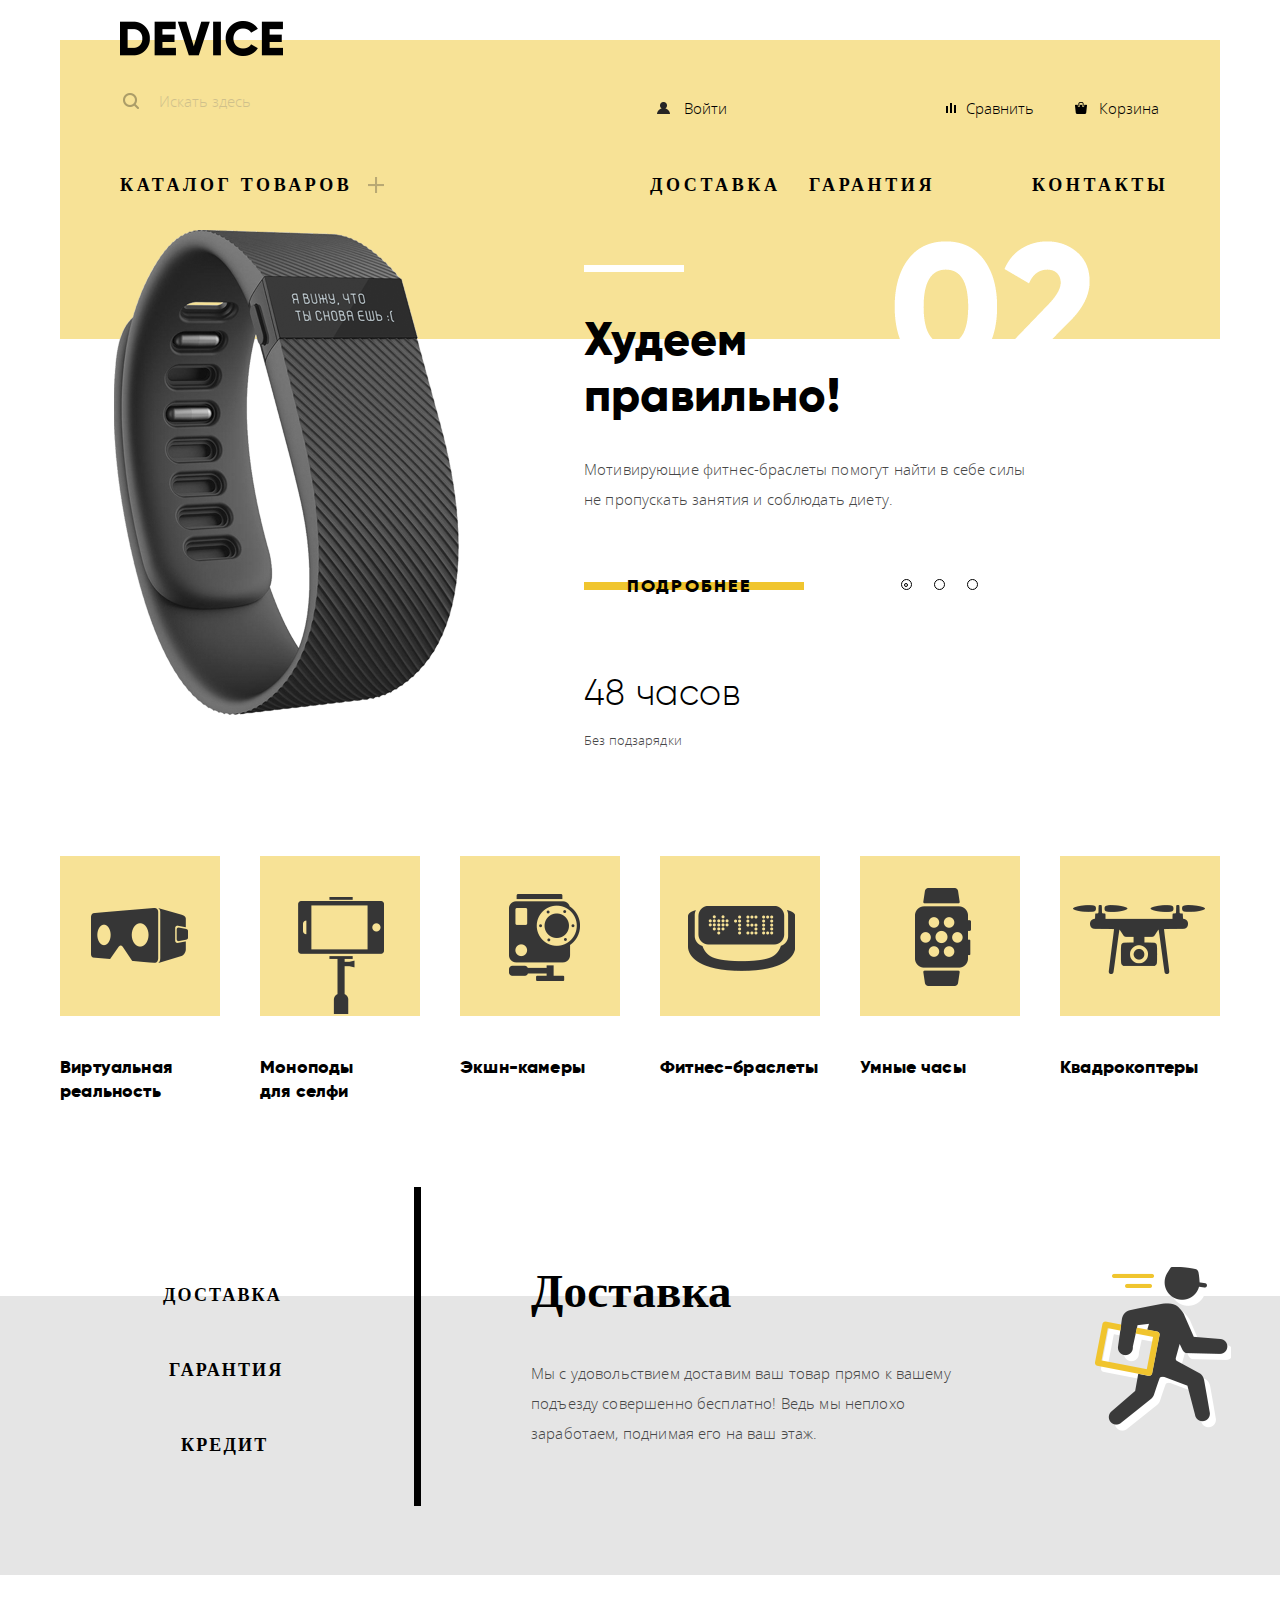
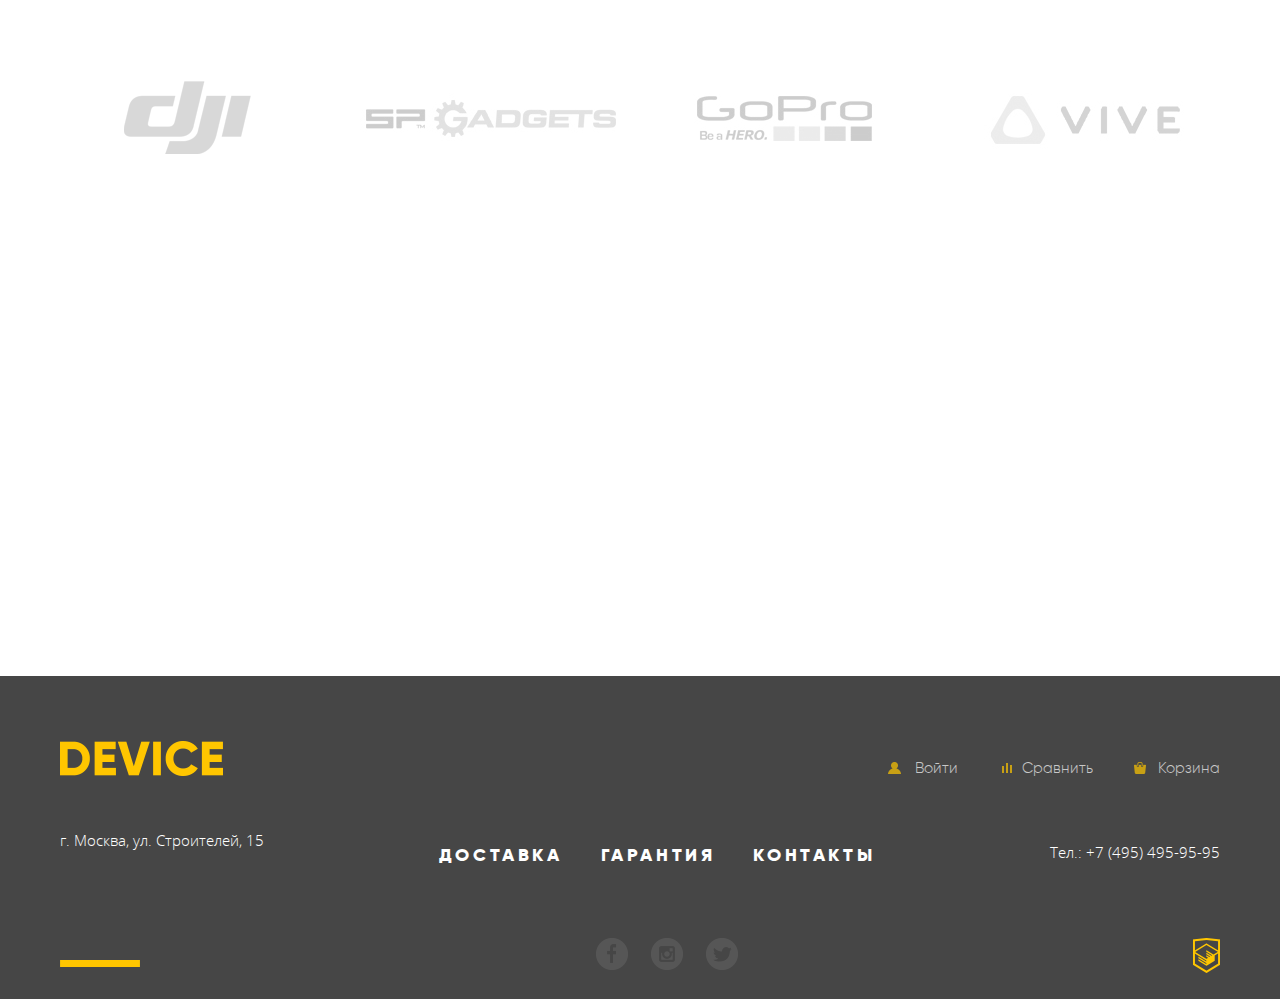
==== index.html @ 5a00c890 "Correction" ====
<!DOCTYPE html>
<html lang="en">
<head>
  <meta charset="UTF-8">
  <meta name="viewport" content="width=device-width, initial-scale=1.0">
  <title>Device</title>
  <link rel="stylesheet" href="./css/style.css">
</head>
<body>

  <!-- Header start -->
<header class="header">
  <div class="wrapper">
    <div class="header__wrapper">
      <div class="logo">
        <img src="./img/logo.png" alt="logo DEVICE" class="logo__pic">
      </div>
      <div class="container-1">
        <div class="search">
          <form action="" method="get" class="search-form">
            <input name="s" placeholder="Искать здесь" type="search" class="search-form__input" tabindex="1">
            <button type="submit" class="search-form__btn">Найти</button>
          </form>
        </div>
        <div class="services">
          <ul class="list-services">
            <li class="services-item">
              <a href="#" class="services-item__link services-item__link_enter">Войти</a>
            </li>
            <li class="services-item">
              <a href="#" class="services-item__link services-item__link_compare">Сравнить</a>
            </li>
            <li class="services-item">
              <a href="#" class="services-item__link services-item__link_cart">Корзина</a>
            </li>
          </ul>
        </div>
      </div>
      <div class="container-2">
        <div class="dropdown">
          <a class="dropbtn">Каталог товаров </a>
          <div class="dropdown-content">  
            <div class="dropdown-container">
              <ul class="list">
                <li class="list-catalog">
                  <a href="#!" class="list-catalog__link">
                    Виртуальная реальность
                  </a>
                </li>
                <li class="list-catalog">
                  <a href="#!" class="list-catalog__link">
                    Моноподы для селфи
                  </a>
                </li>
                <li class="list-catalog">
                  <a href="#!" class="list-catalog__link">
                    Экшн-камеры
                  </a>
                </li>
              </ul>
              <ul class="list">
                <li class="list-catalog">
                  <a href="#!" class="list-catalog__link">
                    Фитнеc-браслеты
                  </a>
                </li>
                <li class="list-catalog">
                  <a href="#!" class="list-catalog__link">
                    Умные часы
                  </a>
                </li>
              </ul>
              <ul class="list">
                <li class="list-catalog">
                  <a href="#!" class="list-catalog__link">
                    Квадрокоптеры
                  </a>
                </li>
              </ul>
            </div>
         </div>
        </div>
        <nav class="nav">
          <ul class="nav-list">
            <li class="list-item list-item_delivery">
              <a href="" class="list-item__link ">Доставка</a>
            </li>
            <li class="list-item list-item_guarantee">
              <a href="" class="list-item__link ">Гарантия</a>
            </li>
            <li class="list-item list-item_contacts">
              <a href="" class="list-item__link ">Контакты</a>
            </li>
          </ul>
        </nav>
      </div> 
    </div>
  </div>
</header>

  <!-- Header end -->

<!-- Main start -->
<main class="main">
  <!-- Slider start -->
  <section class="slide">
    <div class="wrapper">
      <div class="wrapper-slide">
        <div class="ben-slider" style="display: none; ">
          <div class="img">
            <img src="./img/selfi_stick.png" alt="img selfie stick" class="img__selfie">
          </div>
          <div class="content-slide">
            <div class="info-slide">
              <h1 class="info-slide__title info-slide__title_ben">
                Делай селфи, как Бен Стиллер! 
              </h1>
              <p class="info-slide__text">
                Самая длинная палка для селфи доступна в нашем магазине.<br>
Восемь (Восемь, Карл!) метров длиной и весом всего 5 килограмм.
              </p>
              <div class="carousel">
                <a href="#!" class="carousel__link">
                  Подробнее
                </a>
                <div class="circle">
                  <div class="radio-container">
                    <input type="radio" id="radio1" class="radio-container__input" checked>
                    <label for="radio1" class="radio-container__label"></label> 
                  </div>
                  <div class="radio-container">
                    <input type="radio" id="radio2"  class="radio-container__input" >
                    <label for="radio2" class="radio-container__label"></label>
                  </div> 
                  <div class="radio-container">
                    <input type="radio" id="radio3"  class="radio-container__input" >
                    <label for="radio3" class="radio-container__label"></label>
                  </div> 
                </div>
              </div>
              <div class="characteristics">
                <div class="long">
                  <p class="long__metr">8,5 м</p>
                  <p class="long__text">Длина палки</p>
                </div>
                <div class="weight">
                  <p class="weigh__kg">5 кг</p>
                  <p class="weight__text">Вес палки</p>
                </div>
                <div class="material">
                  <p class="material__name">Карбон</p>
                  <p class="material__text">Материал</p>
                </div>
              </div>
            </div>
          </div>
        </div>
        <div class="lose-weight " >
          <div class="img">
            <img src="./img/fit-slider.png" alt="img fit bracelet" class="img__selfie">
          </div>
          <div class="content-slide content-slide_fit">
            <div class="info-slide">
              <h1 class="info-slide__title info-slide__title_fit">
                Худеем правильно! 
              </h1>
              <p class="info-slide__text info-slide__text_fit">
                Мотивирующие фитнес-браслеты помогут найти в себе силы 
не пропускать занятия и соблюдать диету.
              </p>
              <div class="carousel">
                <a href="#!" class="carousel__link">
                  Подробнее
                </a>
                <form class="circle">
                  <div class="radio-container">
                    <input type="radio" id="radio1" class="radio-container__input" checked>
                    <label for="radio1" class="radio-container__label"></label> 
                  </div>
                  <div class="radio-container">
                    <input type="radio" id="radio2"  class="radio-container__input" >
                    <label for="radio2" class="radio-container__label"></label>
                  </div>
                  <div class="radio-container">
                    <input type="radio" id="radio3"  class="radio-container__input" >
                    <label for="radio3" class="radio-container__label"></label>
                  </div>
                </form>
              </div>
              <div class="characteristics">
                <div class="time">
                  <p class="time__hour">48 часов</p>
                  <p class="time__text">Без подзарядки</p>
                </div>
                </div>
              </div>
            </div>
          </div>
          <div class="quadcopter" style="display: none;" >
            <div class="img">
              <img src="./img/quad.png" alt="img quadcopter " class="img__selfie img__selfie_quad">
            </div>
            <div class="content-slide content-slide_quadcopter">
              <div class="info-slide">
                <h1 class="info-slide__title info-slide__title_quad">
                  Порхает как бабочка, жалит как пчела! 
                </h1>
                <p class="info-slide__text info-slide__text_quad">
                  Этот обычный, на первый взгляд, квадрокоптер оснащен 
мощным лазером, замаскированным под стандартную камеру.
                </p>
                <div class="carousel">
                  <a href="#!" class="carousel__link">
                    Подробнее
                  </a>
                  <div class="circle">
                    <div class="radio-container">
                      <input type="radio" id="radio1" class="radio-container__input" checked>
                      <label for="radio1" class="radio-container__label"></label> 
                    </div>
                    <div class="radio-container">
                      <input type="radio" id="radio2"  class="radio-container__input" >
                      <label for="radio2" class="radio-container__label"></label>
                    </div> 
                    <div class="radio-container">
                      <input type="radio" id="radio3"  class="radio-container__input" >
                      <label for="radio3" class="radio-container__label"></label>
                    </div> 
                  </div>
                </div>
                <div class="characteristics">
                  <div class="long">
                    <p class="long__metr">800 м</p>
                    <p class="long__text">Дальность полета</p>
                  </div>
                  <div class="long">
                    <p class="long__metr">50 м</p>
                    <p class="long__text">Радиус поражения</p>
                  </div>
                  </div>
                </div>
              </div>
            </div>
        </div>
      </div>
    </div>
  </section>
<!-- Slider end -->

<!-- Popular technique start -->
  <section class="popular">
    <div class="wrapper">
      <div class="container">
        <div class="block-technique">
          <div class="img-block">
            <img src="./img/virtual.png" alt="A virtual reality img" class="img-block__virtual">
          </div>
          <p class="block-technique__text block-technique__text_virtual">
            Виртуальная реальность
          </p>
        </div>
        <div class="block-technique">
          <div class="img-block">
            <img src="./img/monopods.png" alt="Monopods for selfie img" class="block-technique__monopods">
          </div>          
          <p class="block-technique__text block-technique__text_monopods">
            Моноподы для селфи
          </p>
        </div>
        <div class="block-technique">
          <div class="img-block">
            <img src="./img/camera.png" alt="Action Cameras img" class="block-technique__action">
          </div>
          <p class="block-technique__text">
            Экшн-камеры
          </p>
        </div>
        <div class="block-technique">
          <div class="img-block">
            <img src="./img/fit-bracelet.png" alt="Fitness bracelets img" class="block-technique__bracelet">
          </div>
          <p class="block-technique__text">
            Фитнес-браслеты
          </p>
        </div>
        <div class="block-technique">
          <div class="img-block">
            <img src="./img/smart-watch.png" alt="Smart watch img" class="block-technique__smart">
          </div>
          <p class="block-technique__text">
            Умные часы
          </p>
        </div>
        <div class="block-technique">
          <div class="img-block">
            <img src="./img/quadr.png" alt="Quadrocopters img" class="block-technique__quadr">
          </div>
          <p class="block-technique__text">
            Квадрокоптеры
          </p>
        </div>
      </div>
    </div>
  </section>
<!--  Popular technique end -->

<!-- Services start -->
  <section class="services-section">
    <div class="container-services">
      <div class="del-service">
        <input type="radio" class="del-service__input" name="serv-radio" id="dev" checked >
        <label for="dev" class="del-service__label">
          Доставка
        </label>
        <div class="services-del"  id="first">
          <div class="info-del">
            <h2 class="info-del__title">
              Доставка
            </h2>
            <p class="info-del__text">
              Мы с удовольствием доставим ваш товар прямо к вашему подъезду совершенно бесплатно! Ведь мы неплохо заработаем, поднимая его на ваш этаж.
            </p>
          </div>
          <div class="servic-img-del">
            <img src="./img/delivery.png" alt="delivery logo" class="servic-img-del__img">
          </div>
        </div>
      </div>

      <div class="garantee-service">
        <input type="radio" class="garantee-service__input" name="serv-radio" id="garant"  >
        <label for="garant" class="garantee-service__label">
          Гарантия
        </label>
        <div class="services-garant" id="second" >
          <div class="info-garant">
            <h2 class="info-garant__title ">
              Гарантия
            </h2>
            <p class="info-garant__text ">
              Если из-за возгорания купленного у нас товара у вас сгорит дом — не переживайте, мы выдадим вам новый.<br>
              Товар, не дом, конечно же.
            </p>
          </div>
          <div class="servic-img-garant">
            <img src="./img/warranty.png" alt="delivery logo" class="servic-img-garant__img">
          </div>
        </div>
      </div>

      <div class="credit-service">
        <input type="radio" class="credit-service__input" name="serv-radio" id="credit" >
        <label for="credit" class="credit-service__label">
          Кредит
        </label>
        <div class="services-credit" id="third" >
          <div class="info-credit">
            <h2 class="info-credit__title ">
              Кредит
            </h2>
            <p class="info-credit__text ">
              Залезть в долговую яму стало проще! Кредитные консультанты подберут для вас наиболее выгодные 
        условия кредита. Выгодные для нашего банка, разумеется.
            </p>
          </div>
          <div class="servic-img-credit">
            <img src="./img/credit.png" alt="delivery logo" class="servic-img-credit__img">
          </div>
        </div>
      </div>
      

    </div>
    
  </section>
<!-- services end -->

<!-- Partners start -->
  <section class="partners">
    <div class="wrapper">
      <div class="partners-img">
        <a href="#!" class="img-partners-link">
          <img src="./img/dju.png" alt="dji logo" class="img-partners-link__item">
        </a>
        <a href="#!" class="img-partners-link">
          <img src="./img/sp.png" alt="sp adgets logo" class="img-partners-link__item">
        </a>
        <a href="#!" class="img-partners-link">
          <img src="./img/gopro.png" alt="goPro logo" class="img-partners-link__item">
        </a>
        <a href="#!" class="img-partners-link">
          <img src="./img/vive.png" alt="Vive logo" class="img-partners-link__item">
        </a>
      </div>
    </div>
  </section>
<!-- Partners end -->
</main>
  <!-- Main end -->

  <!-- Footer start -->
<footer class="footer">
   <div class="wrapper">
     <article class="container-footer-services">
      <div class="logo-footer">
        <img src="./img/logo (1).png" alt="" class="logo-footer__pic">
      </div>
      <div class="services-footer">
        <ul class="list-footer">
          <li class="service-item-footer">
            <a href="#!" class="service-item-footer__link service-item-footer__link_enter">
              Войти
            </a>
          </li>
          <li class="service-item-footer">
            <a href="#!" class="service-item-footer__link service-item-footer__link_compare">
              Сравнить
            </a>
          </li>
          <li class="service-item-footer">
            <a href="#!" class="service-item-footer__link service-item-footer__link_cart">
              Корзина
            </a>
          </li>
        </ul>
      </div>
     </article>
     <article class="container-footer-nav">
        <div class="adress">
          <p class="adress__text">
            г. Москва, ул. Строителей, 15
          </p>
        </div>
        <div class="nav-footer">
          <ul class="nav-footer-list">
            <li class="footer-item footer-item_delivery">
              <a href="#!" class="footer-item__link">
                Доставка
              </a>
            </li>
            <li class="footer-item footer-item_garantee">
              <a href="#!" class="footer-item__link">
                Гарантия
              </a>
            </li>
            <li class="footer-item footer-item_contacts">
              <a href="#!" class="footer-item__link">
                Контакты
              </a>
            </li>
          </ul>
        </div>
        <div class="tel">
          <a href="tel:+7 (495) 495-95-95" class="tel__link">
            Тел.: +7 (495) 495-95-95
          </a>
        </div>
     </article>
     <article class="container-footer-social">
       <div class="footer-line">
         <img src="./img/footer-line.png" alt="footer line img" class="footer-line__pic">
       </div>
       <div class="social">
         <ul class="social-list">
          <li class="social-item ">
            <a href="#!" class="social-item__link social-item__link_f "></a>
          </li>
          <li class="social-item">
            <a href="#!" class="social-item__link social-item__link_inst"></a>
          </li>
          <li class="social-item">
            <a href="#!" class="social-item__link social-item__link_tw"></a>
          </li>
         </ul>
       </div>
       <div class="img-htmlacad">
         <a href="#!" class="img-footer-link">
          <img src="./img/logo-html.png" alt="logo htmlacademy" class="img-footer-link__pic">
         </a>
         
       </div>
     </article>

   </div>
</footer>
  <!-- Footer end -->
</body>
</html>
---- css/style.css ----
@font-face {
  font-family: 'Gilroy';
  font-style: normal;
  font-weight:bold;
  src: local(''),
       url('../fonts/gilroyextrabold.woff2') format('woff2'), 
       url('../fonts/gilroyextrabold.woff') format('woff'); 
}

@font-face {
  font-family: 'Gilroy';
  font-style: normal;
  font-weight: 300;
  src: local(''),
       url('../fonts/gilroylight.woff2') format('woff2'), 
       url('../fonts/gilroylight.woff') format('woff'); 
}

@font-face {
  font-family: 'Open Sans';
  font-style: normal;
  font-weight: normal;
  src: local(''),
       url('../fonts/opensans.woff2') format('woff2'), 
       url('../fonts/opensans.woff') format('woff'); 
}

@font-face {
  font-family: 'Open Sans';
  font-style: normal;
  font-weight: 300;
  src: local(''),
       url('../fonts/opensanslight.woff2') format('woff2'), 
       url('../fonts/opensanslight.woff') format('woff'); 
}

* {
  margin: 0;
  padding: 0;
  font-family:'Gilroy' , 'Open Sans', sans-serif;
  font-size: 15px;
  line-height: 24px;
  font-weight: 300;
  color: #000;
  box-sizing: border-box;
}

.wrapper {
  max-width: 1160px;
  margin: 0 auto;
}

a, li{
  text-decoration: none;
  list-style-type: none;
}

/* Header start */

.header__wrapper{
  position: relative;
  /* background-color: rgba(240,197,46, 0.5); */
  background-color: #f7e296;
  margin-top: 40px;
  height: 299px;
  display: flex;
  flex-direction: column;
  z-index: 1;
}

.logo{
  position: absolute;
  top: -19px;
  left: 60px;
}

.container-1{
  padding: 53px 61px 0 63px;
  height: 15px;
  display: flex;
  flex-direction: row;
  justify-content: space-between;
  position: relative;
}

.search-form{
  position: relative;
  display: flex;
  flex-direction: row;
  justify-content: flex-start;
}

.search-form__input{
  border: none;
  background-color: transparent;
  font-family: "Open Sans";
  font-size: 15px;
  font-weight: 300;
  height: 16px;
  width: 144px;
  background: url(../img/search.png) no-repeat left;
  padding-left: 36px;
  opacity: 0.3;
}

.search-form__input:hover{
  opacity: 0.6;
  border: none;
  outline: none;
}

.search-form__input:focus{
  outline: none;
  color: #000000;
  border-bottom: 2px solid #000000;
  padding-top: 19px;
  padding-bottom: 30px;
  width: 356px;
}

.search-form__btn{
   display: none; 
 
  text-align: center;
  border: 2px solid #000000;
  background-color: transparent;
  font-family: "Open Sans";
  width: 85px;
  height: 49px;
 }

.search-form__input:focus + .search-form__btn{
   display: block;

}

.services{
  width: 499px;
}

.list-services{
  display: flex;
  flex-direction: row;
  justify-content: flex-end;
}

.services-item__link{
  font-family: "Open Sans";
  font-size: 15px;
  font-weight: 300;
  line-height: 30px;
}

.services-item__link_enter{
  background: url(../img/user.png) no-repeat left ;
  padding-left: 27px;
}

.services-item__link_compare{
  background: url(../img/compare.png) no-repeat left;
  padding-left: 20px;
  margin-left: 219px;
}

.services-item__link_cart{
  background: url(../img/cart.png) no-repeat left;
  padding-left: 24px;
  margin-left: 41px;
}

.services-item__link:hover{
  opacity: 0.6;
}

.services-item__link:active{
  opacity: 0.3;
}

.container-2{
  margin: 80px 0 0 60px;
  height: 15px;
  display: flex;
  flex-direction: row;
  justify-content: space-between;
  position: relative;
}

.dropdown-container{
  display: none;
  padding-bottom: 24px;
}


.dropdown{
  position: relative;
}

.dropbtn{
  font-family: "Gilroy ";
  font-size: 18px;
  font-weight: bold;
  line-height: 24px;
  letter-spacing: 3.6px;
  width: 214px;
  text-transform: uppercase;
  background: url(../img/plus.png) no-repeat right;
  padding-right: 32px;
}

.dropbtn:hover{
  opacity: 0.6;
}

.dropbtn:active{
  opacity: 0.3;
}

.list-catalog__link{
  font-family: "Open Sans";
  font-size: 15px;
  font-weight: 300;
  line-height: 36px;
}

.list-catalog__link:hover{
  opacity: 0.6;
}

.list-catalog__link:active{
  opacity: 0.3;
}


.dropdown:hover .dropdown-container{
  display: flex;
  flex-direction: row;
  justify-content: space-between;
  padding-top: 10px;
  position: absolute;
  width: 518px;
  left: 0; 
   z-index: 20; 
  background-color: #f7e296;
}
.nav{
  margin-right: 61px;
  width: 499px;
}
.nav-list{
  display: flex;
  flex-direction: row;
  justify-content: flex-end;
}

.list-item__link{
  font-family: "Gilroy ";
  font-size: 18px;
  font-weight: bold;
  line-height: 24px;
  text-transform: uppercase;
  letter-spacing: 3.6px;
}

.list-item_delivery{
  width: 121px;

}

.list-item_guarantee{
  width: 109px;
  margin-left: 38px;
}

.list-item_contacts{
  width: 117px;
  margin-left: 114px;
  margin-right: 10px;
}

.list-item__link:hover{
  opacity: 0.6;
 }
 
 .list-item__link:active{
   opacity: 0.3;
  }


/* Header end */
/* Slide main start */
/* .wrapper-slide{
 margin-right: 90px ;
 margin-left: 60px;
 background-color: transparent;
} */

.wrapper-slide{
  z-index: 3;
}

.ben-slider,
.lose-weight{
  display: flex;
  flex-direction: row;
  justify-content: space-between;
  margin-top: -109px;
  background-color: transparent;
  margin-right: 90px ;
  margin-left: 60px;
}
.lose-weight{
  margin-top: -109px;
  background-color: transparent;
  margin-right: 1160px ;
  margin-left: 54px;
}

.quadcopter{
  display: flex;
  flex-direction: row;
  justify-content: left;
  margin-top: -100px;
  background-color: transparent;
  margin-right: 31px ;
  margin-left: 53px;
 
}

.content-slide{
  margin-left: 125px;
}

.img{
   z-index: 3; 
} 

.content-slide{
   z-index: 3; 
}

.info-slide__title{
  margin-top: 75px;
  width: 394px;
  font-family: "Gilroy";
  font-size: 47px;
  font-weight: bold;
  line-height: 56px;
  letter-spacing: 0.17px;
  position: relative;
}

.info-slide__title::before{
  content: '';
  position: absolute;
  background-color: white;
  width: 100px;
  height: 7px;
  top: -46px;
  z-index: 2;
}
.info-slide__title_ben::after{
  content: url(../img/number_one.png);
  position: absolute;
  right: -90px;
  top: -70px;
  z-index: 2;
}

.info-slide__text{
  margin-top: 31px;
  font-family: "Open Sans";
  font-size: 15px;
  font-weight: 300;
  line-height: 30px;
  letter-spacing: 0.15px;
  color: #464646;
}

.carousel{
  margin-top: 60px;
  display: flex;
  flex-direction: row;
  justify-content: space-between;
  position: relative;
}
.carousel__link{
  width: 220px;
  font-family: "Gilroy";
  font-size: 18px;
  font-weight: bold;
  line-height: 24px;
  text-transform: uppercase;
  letter-spacing: 2.15px;
  padding-left: 43px;
 
}

.carousel__link::before{
  content: '';
  position: absolute;
  top: 8px;
  left: 0;
  background-color: #f0c52e;
  width: 220px;
  height: 8px;
  z-index: -1;
}

.carousel__link:hover+.carousel__link::before{
  content: '';
  background-color: #f0c52e;
  top: 0;
  left: 0;
  width: 220px;
  height: 40px;
  z-index: -1;
}

.carousel__link:active+.carousel__link::before{
  content: '';
  background-color: #f0c52e;
  opacity: 0.3;
  top: 0;
  left: 0;
  width: 220px;
  height: 40px;
  z-index: -1;
}

/* .carousel__link:active{
  background-color:#f0c52e; 
  padding: 14px 43px 11px 44px;
  opacity: 0.3;
  
}

.carousel__link:hover{
  background-color:#f0c52e; 
  padding: 14px 43px 11px 44px;
  
} */

.characteristics{
  margin-top: 71px;
  display: flex;
  flex-direction: row;
  justify-content: left;
}

.long{
  margin-right: 81px;
}

.long__metr,
.weigh__kg,
.material__name{
  font-family: Gilroy;
  font-size: 36px;
  font-weight: 300;
  line-height: 48px;
  letter-spacing: 0.36px;
  height: 36px;
}
.long__text{
  margin-top: 20px;
  color: #464646;
  font-family: "Open Sans";
  font-size: 13px;
  font-weight: 300;
  line-height: 20px;
  letter-spacing: 0.13px;
}

.weight{
  margin-right: 80px;
}

.weight__text{
  margin-top: 25px;
  color: #464646;
  font-family: "Open Sans";
  font-size: 13px;
  font-weight: 300;
  line-height: 20px;
  letter-spacing: 0.13px;
}

.material__text{
  margin-top: 18px;
  color: #464646;
  font-family: "Open Sans";
  font-size: 13px;
  font-weight: 300;
  line-height: 20px;
  letter-spacing: 0.13px;
}
.content-slide_fit{
  margin-left: 125px;
}

.info-slide__title_fit{
  width: 259px;
  margin-top: 81px;
}
.info-slide__title_fit::after{
  content: url(../img/number_two.png);
  position: absolute;
  right: -249px;
  top: -70px;
}

.info-slide__text_fit{
  width: 445px;
}
.time__hour{
  font-family: Gilroy;
   font-size: 36px;
  font-weight: 300;
  line-height: 48px;
  letter-spacing: 0.36px;
  height: 36px;
}

.time__text{
  margin-top: 25px;
  color: #464646;
  font-family: "Open Sans";
  font-size: 13px;
  font-weight: 300;
  line-height: 20px;
  letter-spacing: 0.13px;
}

 .content-slide_quadcopter{
  margin-left: 0;
} 

.img__selfie_quad{
  margin-top: 56px;
  width: 526px;
}

.info-slide__title_quad{
  width: 502px;
  margin-top: 71px;
 
}

.info-slide__title_quad::after{
    content: url(../img/number_three.png);
    position: absolute;
    right: 0;
    top: -70px;
  z-index: -1;
}

.info-slide__text_quad{
  margin-top: 39px;
  width: 455px;
}

.circle{
  margin-top: 5px;
  height: 12px;
  display: flex;
  flex-direction: row;
  justify-content: space-between;
  margin-right: 30px;
}

.radio-container{
  position: relative;
  width: 12px;
  margin-right: 21px;
}

.radio-container__input{
  visibility: hidden;
}
.radio-container__label{
  margin-right: 21px;
}

.radio-container__label::before{
  box-sizing: border-box;
  content: '';
  position: absolute;
  top: 0;
  right: 0;
  width: 11px;
  height: 11px;
  border: 1px solid black;
  border-radius: 100%;
}

.radio-container__input:checked+.radio-container__label::after{
  box-sizing: border-box;
  content: '';
  position: absolute;
  top: 3.7px;
  left: 4.3px;
  width: 4px;
  height: 4px;
  border-radius: 100%;
  border: 1px solid black;
}

/* Slide main end */

/* Popular technique start */

.container{
  display: flex;
  flex-direction: row;
  justify-content: space-between;
  margin-top: 106px;
}

.block-technique__text{
  font-family: "Gilroy";
  font-size: 18px;
  font-weight: bold;
  line-height: 24px;
  letter-spacing: 0.18px;
  margin-top: 39px;
}

.img-block{
  width: 160px;
  height: 160px;
  background-color: #f7e296;
  box-sizing: border-box;
}

.img-block__virtual{
  padding: 52px 32px 53px 31px;
}

.block-technique__monopods{
  padding: 41px 36px 2px 38px;
}

.block-technique__action{
  padding: 38px 40px 35px 49px;
}

.block-technique__bracelet{
  padding: 50px 25px 45px 28px;
}

.block-technique__smart{
  padding: 32px 49px 30px 55px;
}

.block-technique__quadr{
  padding: 49px 15px 42px 13px;
}
.block-technique__text_virtual{
  width: 144px;
}

.block-technique__text_monopods{
  width: 93px;
}

/* Popular technique end */

/* Services start */
.container-services{
  margin-top: 84px;
  height: 388px;
  display: flex;
  flex-direction: column;
  position: relative;
  background: linear-gradient(to bottom, white 28%, #e5e5e5 28% 72%);
  padding-left: 140px;
}

.del-service__input{
  visibility: hidden;
}
.del-service{
  padding-top: 96px;
}

.del-service__label,
.garantee-service__label,
.credit-service__label{
  font-size: 18px;
  font-weight: bold;
  font-family: "Gilroy ";
  line-height: 24px;
  text-transform: uppercase;
  letter-spacing: 2.15px;
}

.del-service__label::after{
  content: url(../img/service-line.png);
  position: absolute;
  top: 0;
  left: 414px;
  width: 7px;
  height: 319px;
}

.del-service__label{
  padding-left: 6px;
}
.garantee-service__label{
  padding-left: 12px;
}
.credit-service__label{
  padding-left: 24px;
}

.services-del,
.services-garant,
.services-credit{ 
  display: none;
  position: absolute;
  top: 80px;
  left:531px ;
}
.info-del__title,
.info-garant__title,
.info-credit__title {
  font-family: "Gilroy ";
  font-size: 47px;
  font-weight: bold;
  line-height: 48px;
  letter-spacing: 0.21px;
}

.info-del__text,
.info-garant__text,
.info-credit__text {
  width: 426px;
  margin-top: 43px;
  color: #464646;
  font-family: "Open Sans";
  font-size: 15px;
  font-weight: 300;
  line-height: 30px;
  letter-spacing: 0.15px;
}


.info-garant__text{
  width: 436px;
}

.servic-img-del,
.servic-img-garant,
.servic-img-credit{
  margin-left: 132px;
}

#dev:checked ~ #first{
  display: flex;
  position: absolute;
  top: 80px;
  left:531px ;
  flex-direction: row;
  justify-content: space-between;
  width: 700px;
}
#dev:checked+.del-service__label::before{
  content: '';
  background-color: #000000;
  width: 278px;
  height: 40px;
  top: 0;
  left: 0;
  color: #f7e184;
}
/* ААААА єта фигня не работает  ни +б ни с ~ */
/* Garanteee */
.garantee-service{
  margin-top: 50px;
}
.garantee-service__input{
  visibility: hidden;
}

#garant:checked ~ #second{
  display: flex;
  position: absolute;
  top: 80px;
  left:531px ;
  flex-direction: row;
  justify-content: space-between;
  width: 700px;
}
/* .services-garant{
  display: flex;
  flex-direction: row;
  justify-content: space-between;
} */
/* Credit */
.credit-service{
  margin-top: 50px;
}

.credit-service__input{
  visibility: hidden;
}
#credit:checked ~ #third{
  display: flex;
  position: absolute;
  top: 80px;
  left:531px ;
  flex-direction: row;
  justify-content: space-between;
  width: 700px;
}
/* Services end */


/* Partners start */
.partners-img{
  display: flex;
  flex-direction: row;
  justify-content: space-between;
  margin-top: 94px;
}

/* Partners end */

/* Footer start */
.footer{
  margin-top: 500px;
  background-color: #464646;
  height: 323px;
  width: 100%;
}

.container-footer-services{
  padding-top: 65px ;
  display: flex;
  flex-direction: row;
  justify-content: space-between;
}

.services-footer{
 padding-top: 8px; 

}

.list-footer{
  display: flex;
  flex-direction: row;
  justify-content: right;
}

.service-item-footer{
  line-height: 36px;
  font-family: "Open Sans";
  font-size: 15px;
  font-weight: 300;
}

.service-item-footer__link{
  color: #ffffff;
  opacity: 0.7;
}

.service-item-footer__link_enter{
  background: url(../img/user-footer.png) no-repeat left;
  padding-left: 27px;

}

.service-item-footer__link_compare{
  background: url(../img/compare-footer.png) no-repeat left;
  padding-left:  20px;
  margin-left: 44px;
}

.service-item-footer__link_cart{
  background: url(../img/cart-footer.png) no-repeat left;
  padding-left: 24px;
  margin-left: 41px;
}

.service-item-footer__link:hover{
  opacity: 0.6;
}

.service-item-footer__link:active{
  opacity: 0.3;
}


.container-footer-nav{
  margin-top: 40px;
  display: flex;
  flex-direction: row;
  justify-content: space-between;
}

.adress__text,
.tel__link{
  line-height: 30px;
  color: #ffffff;
  font-family: "Open Sans";
  font-size: 15px;
  font-weight: 300;
}

.nav-footer{
  margin-top: 18px;
}

.nav-footer-list{
  display: flex;
  flex-direction: row;
  width: 423px;
  justify-content: center;
}

.footer-item__link{
  color: #ffffff;
  font-family: "Gilroy";
  font-size: 18px;
  font-weight: bold;
  line-height: 24px;
  text-transform: uppercase;
  letter-spacing: 3.6px;
}

.footer-item{
 margin-right: 38px;
}

.footer-item:last-child{
 margin-right: 0;
}

.footer-item__link:hover{
  opacity: 0.6;
}

.footer-item__link:active{
  opacity: 0.3;
}

.tel{
  margin-top: 12px;
}

.tel__link:hover{
  opacity: 0.6;
}

.tel__link:active{
  opacity: 0.3;
}



.container-footer-social{
  margin-top: 70px;
  display: flex;
  flex-direction: row;
  justify-content: space-between;
}

.footer-line{
  margin-top: 12px;
}

.social-list{
  display: flex;
  flex-direction: row;
}

.social-item{
  text-decoration: none;
  list-style-type: none;
  width: 32px;
  height: 32px;
  
  border-radius: 50%;
  margin-right: 23px;
  position: relative;
}

.social-item:last-child{
  margin-right: 0;
}

.social-item__link{
  opacity: 0.3;
}

.social-item__link_f::after{
 content: '';
 position: absolute;
 background-image: url(../img/fb.png);
 top: 0;
 left: 0;
 width: 32px;
 height: 32px;
}

.social-item__link_inst::after{
  content: '';
  position: absolute;
  background-image: url(../img/inst.png);
  top: 0;
  left: 0;
  width: 32px;
  height: 32px;
}

.social-item__link_tw::after{
  content: '';
  position: absolute;
  background-image: url(../img/tw.png);
  top: 0;
  left: 0;
  width: 32px;
  height: 32px;
}

.social-item__link:hover{
  opacity: 0.6;
}

.social-item__link:active{
  opacity: 0.1;
}

.img-footer-link:hover{
  opacity: 0.6;
}

.img-footer-link:active{
  opacity: 0.3;
}
/* Footer end */
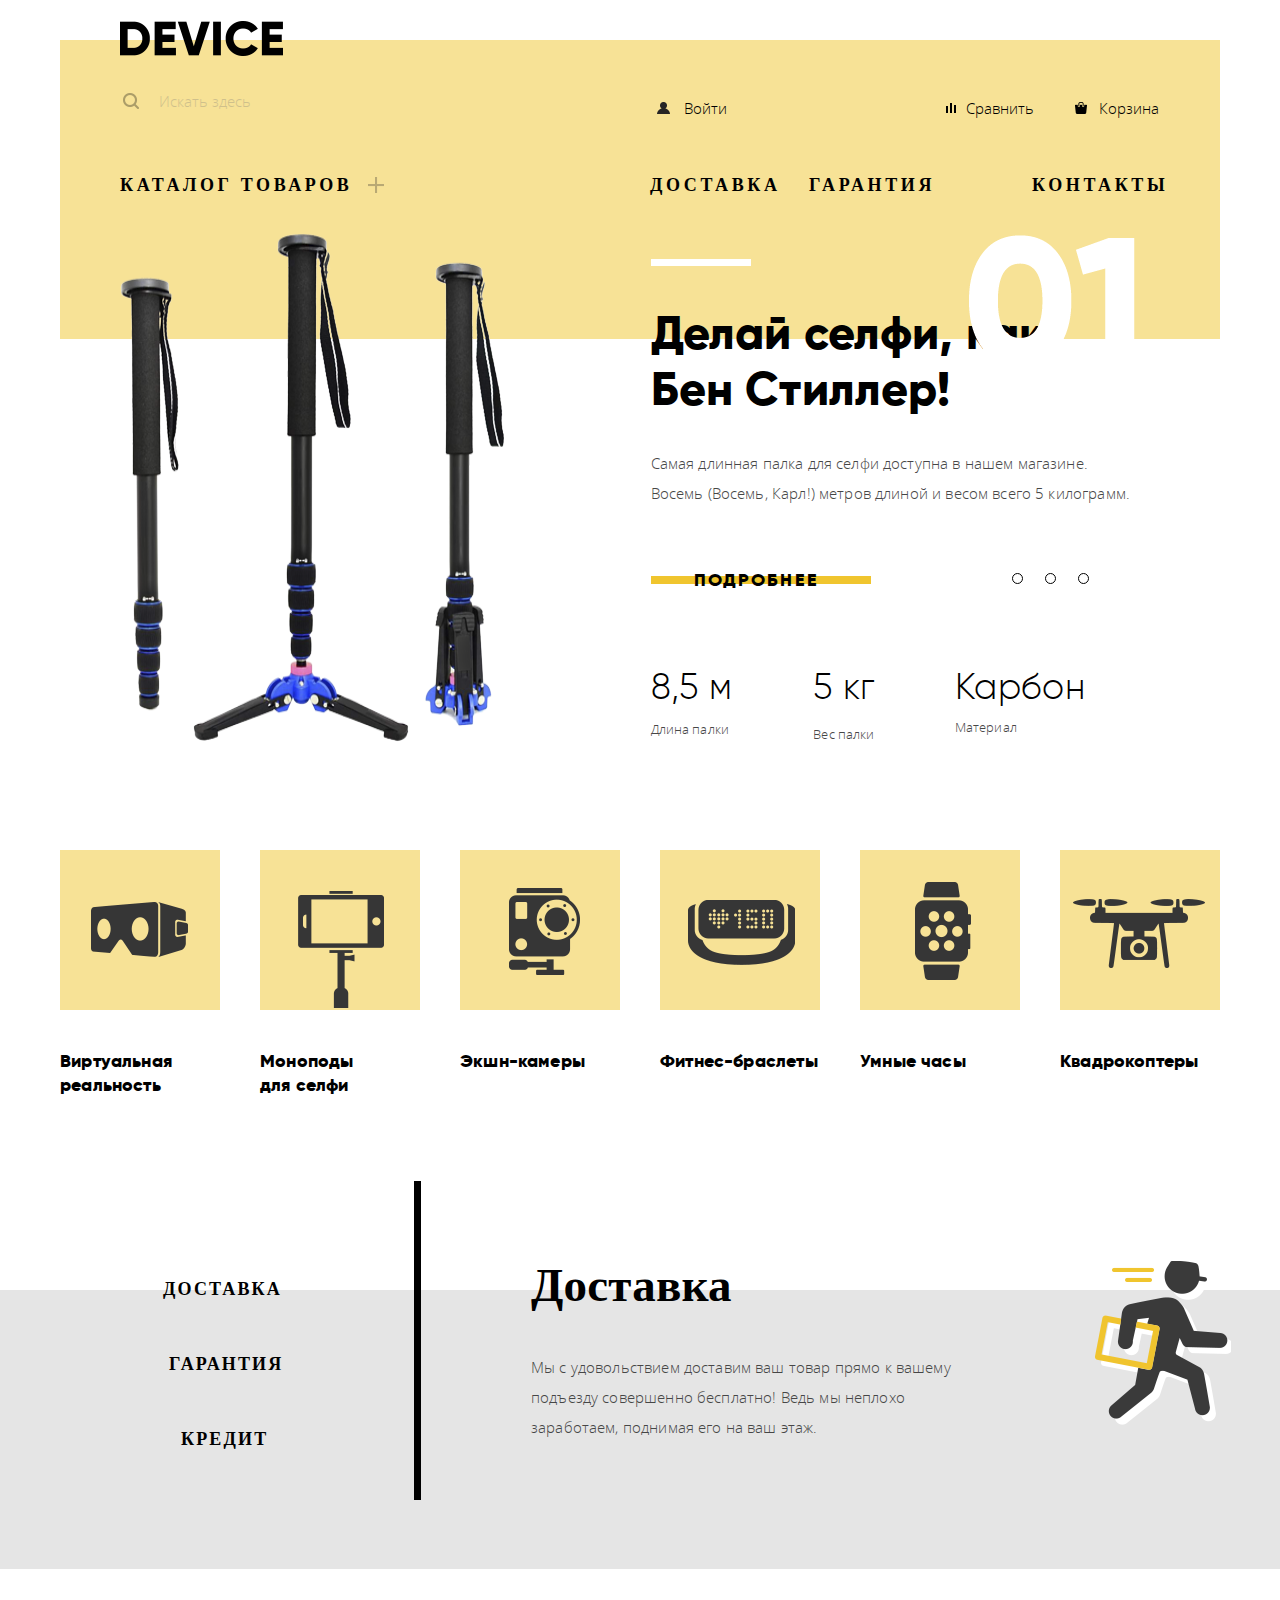
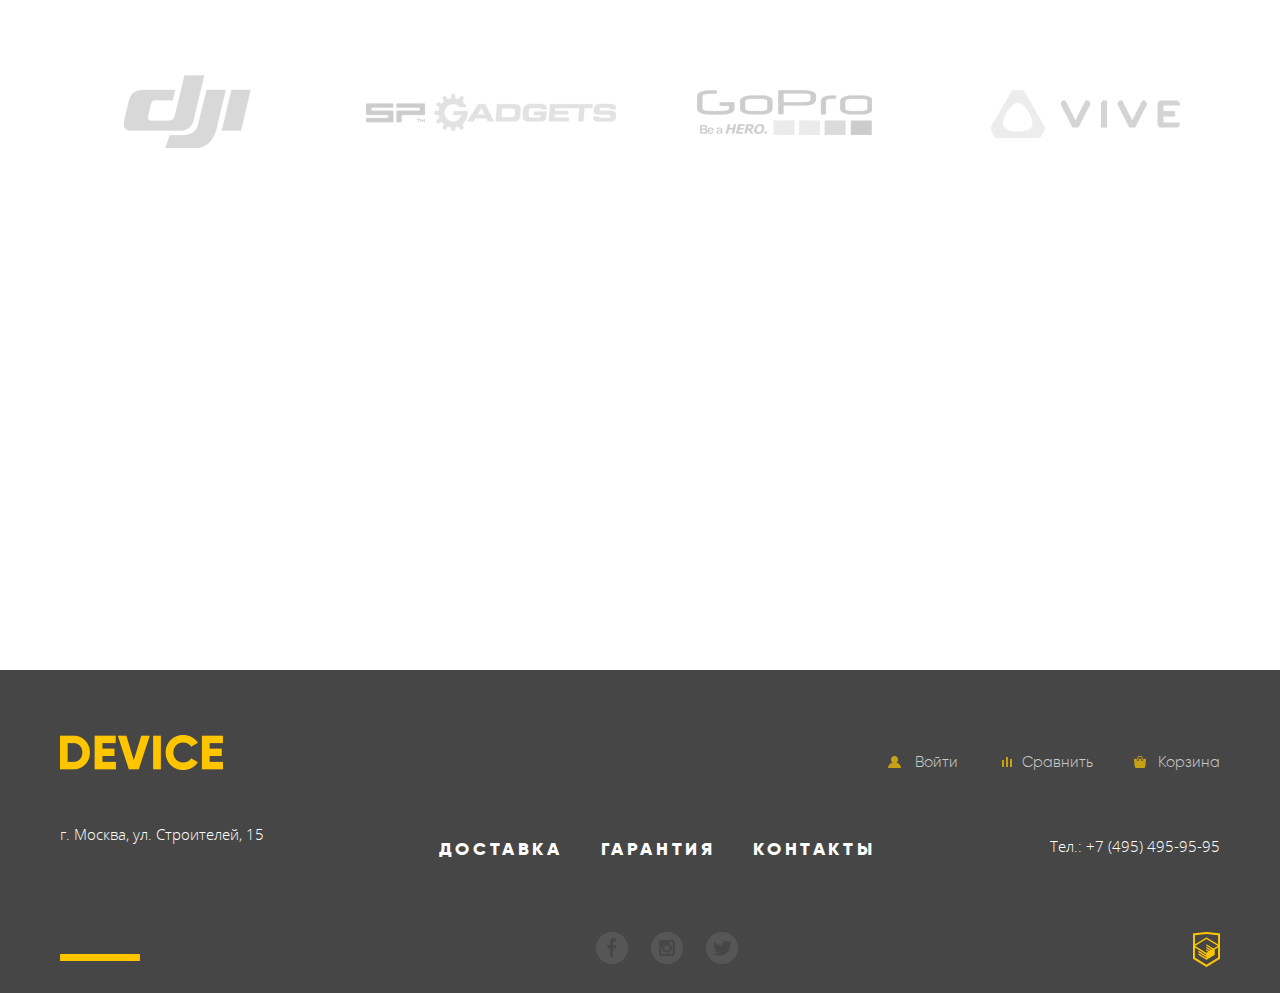
==== commit f135a0cb: "Correction 25.04" ====
--- a/index.html
+++ b/index.html
@@ -10,8 +10,7 @@
 
   <!-- Header start -->
 <header class="header">
-  <div class="wrapper">
-    <div class="header__wrapper">
+  <div class="wrapper wrapper_header">
       <div class="logo">
         <img src="./img/logo.png" alt="logo DEVICE" class="logo__pic">
       </div>
@@ -38,47 +37,47 @@
       </div>
       <div class="container-2">
         <div class="dropdown">
-          <a class="dropbtn">Каталог товаров </a>
-          <div class="dropdown-content">  
-            <div class="dropdown-container">
-              <ul class="list">
-                <li class="list-catalog">
-                  <a href="#!" class="list-catalog__link">
-                    Виртуальная реальность
-                  </a>
-                </li>
-                <li class="list-catalog">
-                  <a href="#!" class="list-catalog__link">
-                    Моноподы для селфи
-                  </a>
-                </li>
-                <li class="list-catalog">
-                  <a href="#!" class="list-catalog__link">
-                    Экшн-камеры
-                  </a>
-                </li>
-              </ul>
-              <ul class="list">
-                <li class="list-catalog">
-                  <a href="#!" class="list-catalog__link">
-                    Фитнеc-браслеты
-                  </a>
-                </li>
-                <li class="list-catalog">
-                  <a href="#!" class="list-catalog__link">
-                    Умные часы
-                  </a>
-                </li>
-              </ul>
-              <ul class="list">
-                <li class="list-catalog">
-                  <a href="#!" class="list-catalog__link">
-                    Квадрокоптеры
-                  </a>
-                </li>
-              </ul>
+          <a class="dropbtn">Каталог товаров </a> 
+             <div class="dropdown-content">
+              <div class="dropdown-container">
+                <ul class="list">
+                  <li class="list-catalog">
+                    <a href="#!" class="list-catalog__link">
+                      Виртуальная реальность
+                    </a>
+                  </li>
+                  <li class="list-catalog">
+                    <a href="#!" class="list-catalog__link">
+                      Моноподы для селфи
+                    </a>
+                  </li>
+                  <li class="list-catalog">
+                    <a href="#!" class="list-catalog__link">
+                      Экшн-камеры
+                    </a>
+                  </li>
+                </ul>
+                <ul class="list">
+                  <li class="list-catalog">
+                    <a href="#!" class="list-catalog__link">
+                      Фитнеc-браслеты
+                    </a>
+                  </li>
+                  <li class="list-catalog">
+                    <a href="#!" class="list-catalog__link">
+                      Умные часы
+                    </a>
+                  </li>
+                </ul>
+                <ul class="list">
+                  <li class="list-catalog">
+                    <a href="#!" class="list-catalog__link">
+                      Квадрокоптеры
+                    </a>
+                  </li>
+                </ul>
+              </div>
             </div>
-         </div>
         </div>
         <nav class="nav">
           <ul class="nav-list">
@@ -94,7 +93,6 @@
           </ul>
         </nav>
       </div> 
-    </div>
   </div>
 </header>
 
@@ -105,19 +103,15 @@
   <!-- Slider start -->
   <section class="slide">
     <div class="wrapper">
-      <div class="wrapper-slide">
-        <div class="ben-slider" style="display: none; ">
-          <div class="img">
-            <img src="./img/selfi_stick.png" alt="img selfie stick" class="img__selfie">
-          </div>
-          <div class="content-slide">
+        <div class="ben-slider" >
+            <img src="./img/selfi_stick.png" alt="img selfie stick" class="img__selfie">         
             <div class="info-slide">
               <h1 class="info-slide__title info-slide__title_ben">
                 Делай селфи, как Бен Стиллер! 
               </h1>
               <p class="info-slide__text">
                 Самая длинная палка для селфи доступна в нашем магазине.<br>
-Восемь (Восемь, Карл!) метров длиной и весом всего 5 килограмм.
+                Восемь (Восемь, Карл!) метров длиной и весом всего 5 килограмм.
               </p>
               <div class="carousel">
                 <a href="#!" class="carousel__link">
@@ -125,17 +119,17 @@
                 </a>
                 <div class="circle">
                   <div class="radio-container">
-                    <input type="radio" id="radio1" class="radio-container__input" checked>
-                    <label for="radio1" class="radio-container__label"></label> 
+                    <input type="radio" id="f" class="radio-container__input"  name="c">
+                    <label for="f" class="radio-container__label"></label> 
                   </div>
                   <div class="radio-container">
-                    <input type="radio" id="radio2"  class="radio-container__input" >
-                    <label for="radio2" class="radio-container__label"></label>
-                  </div> 
-                  <div class="radio-container">
-                    <input type="radio" id="radio3"  class="radio-container__input" >
-                    <label for="radio3" class="radio-container__label"></label>
-                  </div> 
+                    <input type="radio" id="s" name="c" class="radio-container__input" >
+                    <label for="s" class="radio-container__label"></label>
+                  </div>
+                  <div class="radio-container">
+                    <input type="radio" id="t"  name="c" class="radio-container__input" >
+                    <label for="t" class="radio-container__label"></label>
+                  </div>
                 </div>
               </div>
               <div class="characteristics">
@@ -153,96 +147,88 @@
                 </div>
               </div>
             </div>
-          </div>
-        </div>
-        <div class="lose-weight " >
-          <div class="img">
-            <img src="./img/fit-slider.png" alt="img fit bracelet" class="img__selfie">
-          </div>
-          <div class="content-slide content-slide_fit">
-            <div class="info-slide">
-              <h1 class="info-slide__title info-slide__title_fit">
-                Худеем правильно! 
+        </div>
+
+        <div class="lose-weight " style="display: none;" >
+          <img src="./img/fit-slider.png" alt="img fit bracelet" class="img__selfie">      
+          <div class="info-slide">
+            <h1 class="info-slide__title info-slide__title_fit">
+              Худеем правильно! 
+            </h1>
+            <p class="info-slide__text info-slide__text_fit">
+              Мотивирующие фитнес-браслеты помогут найти в себе силы 
+не пропускать занятия и соблюдать диету.
+            </p>
+            <div class="carousel">
+              <a href="#!" class="carousel__link">
+                Подробнее
+              </a>
+              <div class="circle">
+                <div class="radio-container">
+                  <input type="radio" id="ff" class="radio-container__input" name="c">
+                  <label for="ff" class="radio-container__label"></label> 
+                </div>
+                <div class="radio-container">
+                  <input type="radio" id="ss" name="c" class="radio-container__input" >
+                  <label for="ss" class="radio-container__label"></label>
+                </div>
+                <div class="radio-container">
+                  <input type="radio" id="tt" name="c" class="radio-container__input" >
+                  <label for="tt" class="radio-container__label"></label>
+                </div>
+              </div>
+            </div>
+            <div class="characteristics">
+              <div class="time">
+                <p class="time__hour">48 часов</p>
+                <p class="time__text">Без подзарядки</p>
+              </div>
+              </div>
+            </div>
+        </div>
+
+        <div class="quadcopter"  style="display: none;" >
+          <img src="./img/quad.png" alt="img quadcopter " class="img__selfie img__selfie_quad">
+          <div class="content-slide content-slide_quadcopter">
+            <div class="info-slide info-slide_q">
+              <h1 class="info-slide__title info-slide__title_quad">
+                Порхает как бабочка, жалит как пчела! 
               </h1>
-              <p class="info-slide__text info-slide__text_fit">
-                Мотивирующие фитнес-браслеты помогут найти в себе силы 
-не пропускать занятия и соблюдать диету.
+              <p class="info-slide__text info-slide__text_quad">
+                Этот обычный, на первый взгляд, квадрокоптер оснащен мощным лазером, замаскированным под стандартную камеру.
               </p>
               <div class="carousel">
                 <a href="#!" class="carousel__link">
                   Подробнее
                 </a>
-                <form class="circle">
-                  <div class="radio-container">
-                    <input type="radio" id="radio1" class="radio-container__input" checked>
-                    <label for="radio1" class="radio-container__label"></label> 
+                <div class="circle">
+                  <div class="radio-container">
+                    <input type="radio" id="fff" class="radio-container__input" name="c">
+                    <label for="fff" class="radio-container__label"></label> 
                   </div>
                   <div class="radio-container">
-                    <input type="radio" id="radio2"  class="radio-container__input" >
-                    <label for="radio2" class="radio-container__label"></label>
-                  </div>
-                  <div class="radio-container">
-                    <input type="radio" id="radio3"  class="radio-container__input" >
-                    <label for="radio3" class="radio-container__label"></label>
-                  </div>
-                </form>
+                    <input type="radio" id="sss"  class="radio-container__input" name="c">
+                    <label for="sss" class="radio-container__label"></label>
+                  </div> 
+                  <div class="radio-container">
+                    <input type="radio" id="ttt"  class="radio-container__input" name="c" >
+                    <label for="ttt" class="radio-container__label"></label>
+                  </div> 
+                </div>
               </div>
               <div class="characteristics">
-                <div class="time">
-                  <p class="time__hour">48 часов</p>
-                  <p class="time__text">Без подзарядки</p>
-                </div>
-                </div>
-              </div>
-            </div>
-          </div>
-          <div class="quadcopter" style="display: none;" >
-            <div class="img">
-              <img src="./img/quad.png" alt="img quadcopter " class="img__selfie img__selfie_quad">
-            </div>
-            <div class="content-slide content-slide_quadcopter">
-              <div class="info-slide">
-                <h1 class="info-slide__title info-slide__title_quad">
-                  Порхает как бабочка, жалит как пчела! 
-                </h1>
-                <p class="info-slide__text info-slide__text_quad">
-                  Этот обычный, на первый взгляд, квадрокоптер оснащен 
-мощным лазером, замаскированным под стандартную камеру.
-                </p>
-                <div class="carousel">
-                  <a href="#!" class="carousel__link">
-                    Подробнее
-                  </a>
-                  <div class="circle">
-                    <div class="radio-container">
-                      <input type="radio" id="radio1" class="radio-container__input" checked>
-                      <label for="radio1" class="radio-container__label"></label> 
-                    </div>
-                    <div class="radio-container">
-                      <input type="radio" id="radio2"  class="radio-container__input" >
-                      <label for="radio2" class="radio-container__label"></label>
-                    </div> 
-                    <div class="radio-container">
-                      <input type="radio" id="radio3"  class="radio-container__input" >
-                      <label for="radio3" class="radio-container__label"></label>
-                    </div> 
-                  </div>
-                </div>
-                <div class="characteristics">
-                  <div class="long">
-                    <p class="long__metr">800 м</p>
-                    <p class="long__text">Дальность полета</p>
-                  </div>
-                  <div class="long">
-                    <p class="long__metr">50 м</p>
-                    <p class="long__text">Радиус поражения</p>
-                  </div>
-                  </div>
-                </div>
-              </div>
-            </div>
-        </div>
-      </div>
+                <div class="long">
+                  <p class="long__metr">800 м</p>
+                  <p class="long__text">Дальность полета</p>
+                </div>
+                <div class="long">
+                  <p class="long__metr">50 м</p>
+                  <p class="long__text">Радиус поражения</p>
+                </div>
+                </div>
+              </div>
+          </div>
+        </div>
     </div>
   </section>
 <!-- Slider end -->
--- a/css/style.css
+++ b/css/style.css
@@ -57,9 +57,8 @@
 
 /* Header start */
 
-.header__wrapper{
-  position: relative;
-  /* background-color: rgba(240,197,46, 0.5); */
+.wrapper_header{
+  position: relative;
   background-color: #f7e296;
   margin-top: 40px;
   height: 299px;
@@ -119,18 +118,17 @@
 }
 
 .search-form__btn{
-   display: none; 
- 
+ display: none; 
   text-align: center;
   border: 2px solid #000000;
   background-color: transparent;
   font-family: "Open Sans";
   width: 85px;
   height: 49px;
- }
+}
 
 .search-form__input:focus + .search-form__btn{
-   display: block;
+  display: block;
 
 }
 
@@ -230,16 +228,14 @@
   opacity: 0.3;
 }
 
-
 .dropdown:hover .dropdown-container{
   display: flex;
   flex-direction: row;
   justify-content: space-between;
-  padding-top: 10px;
   position: absolute;
   width: 518px;
   left: 0; 
-   z-index: 20; 
+  z-index: 20; 
   background-color: #f7e296;
 }
 .nav{
@@ -263,7 +259,6 @@
 
 .list-item_delivery{
   width: 121px;
-
 }
 
 .list-item_guarantee{
@@ -279,24 +274,14 @@
 
 .list-item__link:hover{
   opacity: 0.6;
- }
+}
  
  .list-item__link:active{
    opacity: 0.3;
-  }
-
+}
 
 /* Header end */
 /* Slide main start */
-/* .wrapper-slide{
- margin-right: 90px ;
- margin-left: 60px;
- background-color: transparent;
-} */
-
-.wrapper-slide{
-  z-index: 3;
-}
 
 .ben-slider,
 .lose-weight{
@@ -322,21 +307,23 @@
   margin-top: -100px;
   background-color: transparent;
   margin-right: 31px ;
-  margin-left: 53px;
- 
-}
-
-.content-slide{
+   margin-left: 53px; 
+}
+
+.info-slide{
   margin-left: 125px;
-}
-
-.img{
-   z-index: 3; 
+  position: relative;
+  z-index: 2;
+}
+
+.info-slide_q{
+  margin-left: 42px;
+}
+
+.img__selfie{
+  z-index: 2; 
+  position: relative;
 } 
-
-.content-slide{
-   z-index: 3; 
-}
 
 .info-slide__title{
   margin-top: 75px;
@@ -406,7 +393,7 @@
   z-index: -1;
 }
 
-.carousel__link:hover+.carousel__link::before{
+.carousel__link:hover~.carousel__link::before{
   content: '';
   background-color: #f0c52e;
   top: 0;
@@ -427,18 +414,50 @@
   z-index: -1;
 }
 
-/* .carousel__link:active{
-  background-color:#f0c52e; 
-  padding: 14px 43px 11px 44px;
-  opacity: 0.3;
-  
-}
-
-.carousel__link:hover{
-  background-color:#f0c52e; 
-  padding: 14px 43px 11px 44px;
-  
-} */
+.circle{
+  margin-top: 5px;
+  height: 12px;
+  display: flex;
+  flex-direction: row;
+  margin-right: 20px;
+}
+
+.radio-container{
+  position: relative;
+  width: 12px;
+  margin-right: 21px;
+} 
+
+.radio-container__input{
+  visibility: hidden;
+}
+.radio-container__label{
+  margin-right: 21px;
+}
+
+.radio-container__label::before{
+  box-sizing: border-box;
+  content: '';
+  position: absolute;
+  top: 0;
+  right: 0;
+  width: 11px;
+  height: 11px;
+  border: 1px solid black;
+  border-radius: 100%;
+}
+
+.radio-container__input:checked+.radio-container__label::after{
+  box-sizing: border-box;
+  content: '';
+  position: absolute;
+  top: 3.7px;
+  left: 4.3px;
+  width: 4px;
+  height: 4px;
+  border-radius: 100%;
+  border: 1px solid black;
+}
 
 .characteristics{
   margin-top: 71px;
@@ -559,51 +578,7 @@
   width: 455px;
 }
 
-.circle{
-  margin-top: 5px;
-  height: 12px;
-  display: flex;
-  flex-direction: row;
-  justify-content: space-between;
-  margin-right: 30px;
-}
-
-.radio-container{
-  position: relative;
-  width: 12px;
-  margin-right: 21px;
-}
-
-.radio-container__input{
-  visibility: hidden;
-}
-.radio-container__label{
-  margin-right: 21px;
-}
-
-.radio-container__label::before{
-  box-sizing: border-box;
-  content: '';
-  position: absolute;
-  top: 0;
-  right: 0;
-  width: 11px;
-  height: 11px;
-  border: 1px solid black;
-  border-radius: 100%;
-}
-
-.radio-container__input:checked+.radio-container__label::after{
-  box-sizing: border-box;
-  content: '';
-  position: absolute;
-  top: 3.7px;
-  left: 4.3px;
-  width: 4px;
-  height: 4px;
-  border-radius: 100%;
-  border: 1px solid black;
-}
+
 
 /* Slide main end */
 
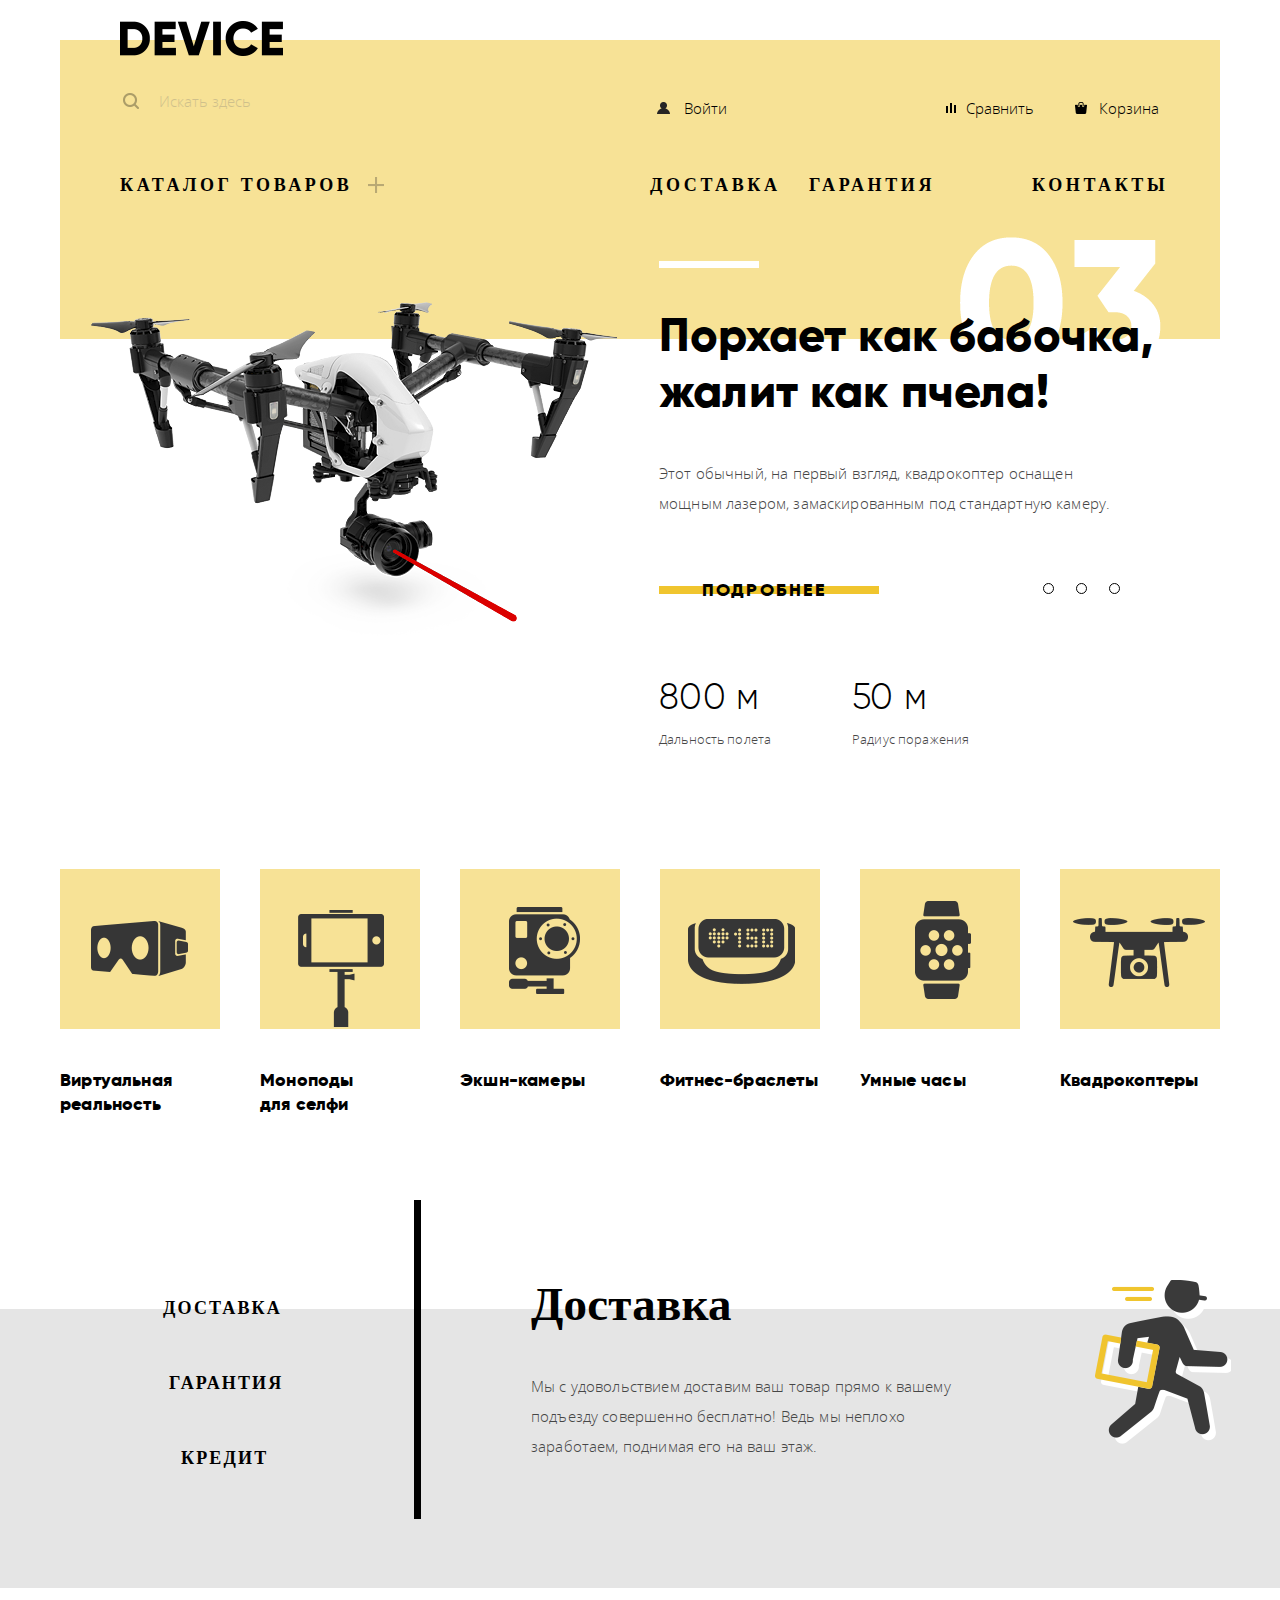
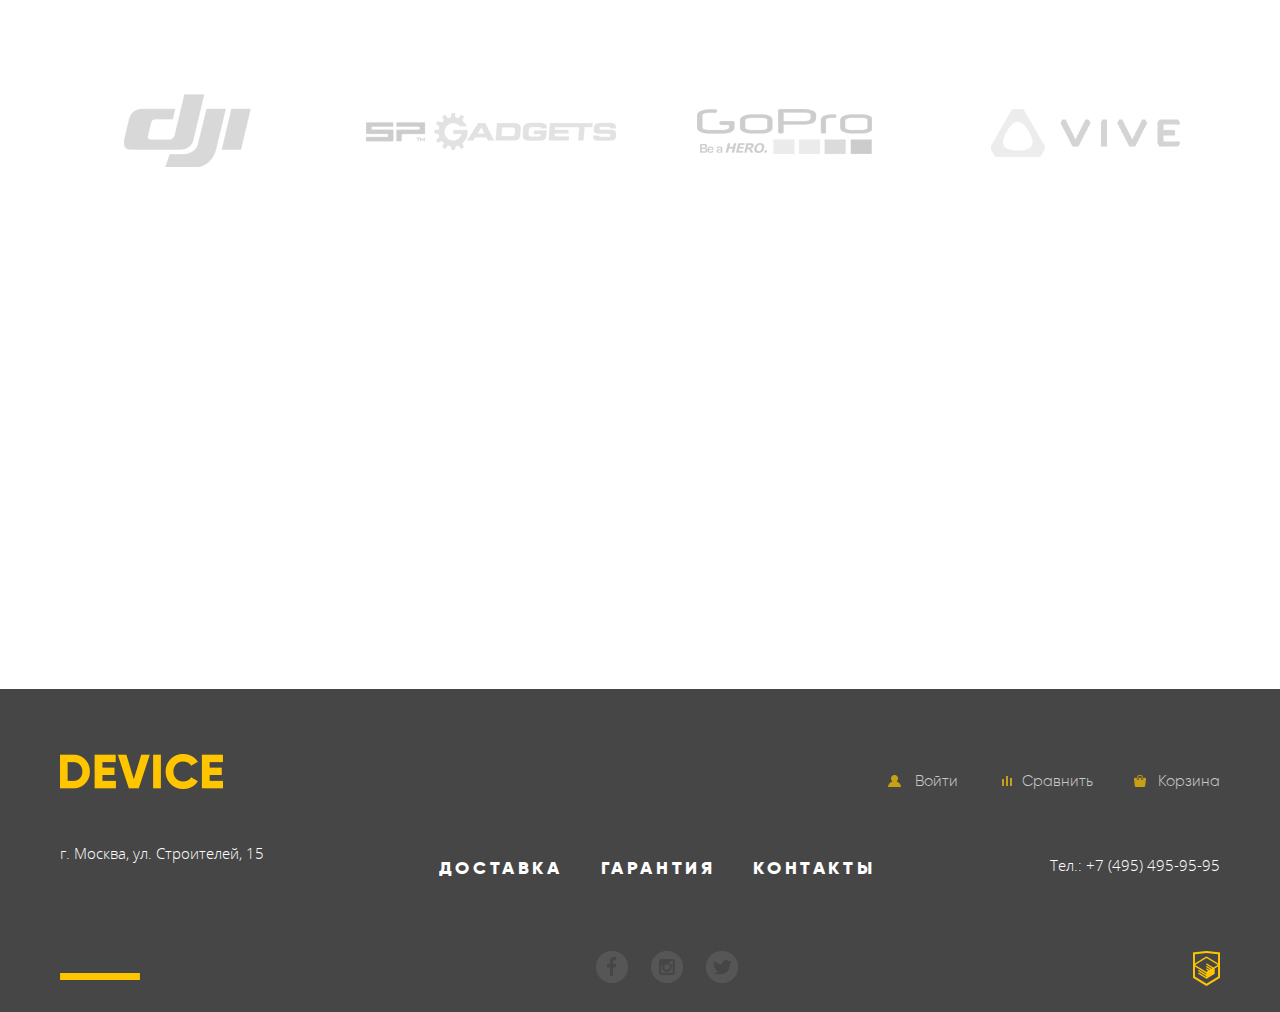
==== commit 687d5aec: "slider change" ====
--- a/index.html
+++ b/index.html
@@ -9,33 +9,47 @@
 <body>
 
   <!-- Header start -->
-<header class="header">
-  <div class="wrapper wrapper_header">
-      <div class="logo">
-        <img src="./img/logo.png" alt="logo DEVICE" class="logo__pic">
-      </div>
-      <div class="container-1">
-        <div class="search">
-          <form action="" method="get" class="search-form">
-            <input name="s" placeholder="Искать здесь" type="search" class="search-form__input" tabindex="1">
-            <button type="submit" class="search-form__btn">Найти</button>
-          </form>
-        </div>
-        <div class="services">
-          <ul class="list-services">
-            <li class="services-item">
-              <a href="#" class="services-item__link services-item__link_enter">Войти</a>
-            </li>
-            <li class="services-item">
-              <a href="#" class="services-item__link services-item__link_compare">Сравнить</a>
-            </li>
-            <li class="services-item">
-              <a href="#" class="services-item__link services-item__link_cart">Корзина</a>
-            </li>
-          </ul>
-        </div>
-      </div>
-      <div class="container-2">
+  <header class="header">
+    <div class="wrapper wrapper_header">
+        <div class="logo">
+          <img src="./img/logo.png" alt="logo DEVICE" class="logo__pic">
+        </div>
+        <div class="container-1">
+          <div class="search">
+            <form action="" method="get" class="search-form">
+              <input name="s" placeholder="Искать здесь" type="search" class="search-form__input" tabindex="1">
+              <button type="submit" class="search-form__btn">Найти</button>
+            </form>
+          </div>
+          <div class="services">
+            <ul class="list-services">
+              <li class="services-item">
+                <a href="#" class="services-item__link services-item__link_enter">Войти</a>
+              </li>
+              <li class="services-item">
+                <a href="#" class="services-item__link services-item__link_compare">Сравнить</a>
+              </li>
+              <li class="services-item">
+                <a href="#" class="services-item__link services-item__link_cart">Корзина</a>
+              </li>
+            </ul>
+          </div>
+        </div>
+        <div class="container-2">
+          <nav class="nav">
+            <ul class="nav-list">
+              <li class="list-item list-item_delivery">
+                <a href="" class="list-item__link ">Доставка</a>
+              </li>
+              <li class="list-item list-item_guarantee">
+                <a href="" class="list-item__link ">Гарантия</a>
+              </li>
+              <li class="list-item list-item_contacts">
+                <a href="" class="list-item__link ">Контакты</a>
+              </li>
+            </ul>
+          </nav>
+        </div>
         <div class="dropdown">
           <a class="dropbtn">Каталог товаров </a> 
              <div class="dropdown-content">
@@ -77,31 +91,145 @@
                   </li>
                 </ul>
               </div>
+             </div>
+        </div>
+
+        <div class="ben-slider" style="display: none;" >
+          <img src="./img/selfi_stick.png" alt="img selfie stick" class="img__selfie">         
+          <div class="info-slide">
+            <h1 class="info-slide__title info-slide__title_ben">
+              Делай селфи, как Бен Стиллер! 
+            </h1>
+            <p class="info-slide__text">
+              Самая длинная палка для селфи доступна в нашем магазине.<br>
+              Восемь (Восемь, Карл!) метров длиной и весом всего 5 килограмм.
+            </p>
+            <div class="carousel">
+              <a href="#!" class="carousel__link">
+                Подробнее
+              </a>
+              <div class="circle">
+                <div class="radio-container">
+                  <input type="radio" id="f" class="radio-container__input"  name="c">
+                  <label for="f" class="radio-container__label"></label> 
+                </div>
+                <div class="radio-container">
+                  <input type="radio" id="s" name="c" class="radio-container__input" >
+                  <label for="s" class="radio-container__label"></label>
+                </div>
+                <div class="radio-container">
+                  <input type="radio" id="t"  name="c" class="radio-container__input" >
+                  <label for="t" class="radio-container__label"></label>
+                </div>
+              </div>
             </div>
-        </div>
-        <nav class="nav">
-          <ul class="nav-list">
-            <li class="list-item list-item_delivery">
-              <a href="" class="list-item__link ">Доставка</a>
-            </li>
-            <li class="list-item list-item_guarantee">
-              <a href="" class="list-item__link ">Гарантия</a>
-            </li>
-            <li class="list-item list-item_contacts">
-              <a href="" class="list-item__link ">Контакты</a>
-            </li>
-          </ul>
-        </nav>
-      </div> 
-  </div>
-</header>
+            <div class="characteristics">
+              <div class="long">
+                <p class="long__metr">8,5 м</p>
+                <p class="long__text">Длина палки</p>
+              </div>
+              <div class="weight">
+                <p class="weigh__kg">5 кг</p>
+                <p class="weight__text">Вес палки</p>
+              </div>
+              <div class="material">
+                <p class="material__name">Карбон</p>
+                <p class="material__text">Материал</p>
+              </div>
+            </div>
+          </div>
+        </div>
+
+        <div class="lose-weight " style="display: none;">
+          <img src="./img/fit-slider.png" alt="img fit bracelet" class="img__selfie img__selfie_fit ">      
+          <div class="info-slide content-slide_fit">
+            <h1 class="info-slide__title info-slide__title_fit">
+              Худеем правильно! 
+            </h1>
+            <p class="info-slide__text info-slide__text_fit">
+              Мотивирующие фитнес-браслеты помогут найти в себе силы 
+не пропускать занятия и соблюдать диету.
+            </p>
+            <div class="carousel">
+              <a href="#!" class="carousel__link">
+                Подробнее
+              </a>
+              <div class="circle circle_fit ">
+                <div class="radio-container">
+                  <input type="radio" id="ff" class="radio-container__input" name="c">
+                  <label for="ff" class="radio-container__label"></label> 
+                </div>
+                <div class="radio-container">
+                  <input type="radio" id="ss" name="c" class="radio-container__input" >
+                  <label for="ss" class="radio-container__label"></label>
+                </div>
+                <div class="radio-container">
+                  <input type="radio" id="tt" name="c" class="radio-container__input" >
+                  <label for="tt" class="radio-container__label"></label>
+                </div>
+              </div>
+            </div>
+            <div class="characteristics">
+              <div class="time">
+                <p class="time__hour">48 часов</p>
+                <p class="time__text">Без подзарядки</p>
+              </div>
+              </div>
+            </div>
+        </div>
+
+        <div class="quadcopter"  >
+          <img src="./img/quad.png" alt="img quadcopter " class="img__selfie img__selfie_quad">
+          <div class="content-slide content-slide_quadcopter">
+            <div class="info-slide info-slide_q">
+              <h1 class="info-slide__title info-slide__title_quad">
+                Порхает как бабочка, жалит как пчела! 
+              </h1>
+              <p class="info-slide__text info-slide__text_quad">
+                Этот обычный, на первый взгляд, квадрокоптер оснащен мощным лазером, замаскированным под стандартную камеру.
+              </p>
+              <div class="carousel">
+                <a href="#!" class="carousel__link">
+                  Подробнее
+                </a>
+                <div class="circle">
+                  <div class="radio-container">
+                    <input type="radio" id="fff" class="radio-container__input" name="c">
+                    <label for="fff" class="radio-container__label"></label> 
+                  </div>
+                  <div class="radio-container">
+                    <input type="radio" id="sss"  class="radio-container__input" name="c">
+                    <label for="sss" class="radio-container__label"></label>
+                  </div> 
+                  <div class="radio-container">
+                    <input type="radio" id="ttt"  class="radio-container__input" name="c" >
+                    <label for="ttt" class="radio-container__label"></label>
+                  </div> 
+                </div>
+              </div>
+              <div class="characteristics">
+                <div class="long">
+                  <p class="long__metr">800 м</p>
+                  <p class="long__text">Дальность полета</p>
+                </div>
+                <div class="long">
+                  <p class="long__metr">50 м</p>
+                  <p class="long__text">Радиус поражения</p>
+                </div>
+                </div>
+              </div>
+          </div>
+        </div>
+        
+    </div>
+  </header>
 
   <!-- Header end -->
 
 <!-- Main start -->
 <main class="main">
-  <!-- Slider start -->
-  <section class="slide">
+  
+  <!-- <section class="slide">
     <div class="wrapper">
         <div class="ben-slider" >
             <img src="./img/selfi_stick.png" alt="img selfie stick" class="img__selfie">         
@@ -229,9 +357,10 @@
               </div>
           </div>
         </div>
+
     </div>
-  </section>
-<!-- Slider end -->
+  </section> -->
+
 
 <!-- Popular technique start -->
   <section class="popular">
--- a/css/style.css
+++ b/css/style.css
@@ -56,7 +56,6 @@
 }
 
 /* Header start */
-
 .wrapper_header{
   position: relative;
   background-color: #f7e296;
@@ -179,18 +178,30 @@
   height: 15px;
   display: flex;
   flex-direction: row;
-  justify-content: space-between;
-  position: relative;
+  justify-content: right;
+  margin-left: 600px;
+}
+
+.dropdown{
+  margin-top: -15px;
+  margin-left: 60px;
 }
 
 .dropdown-container{
   display: none;
-  padding-bottom: 24px;
-}
-
-
-.dropdown{
-  position: relative;
+  padding-bottom: 33px;
+  margin-left: 60px;
+}
+
+.dropdown:hover .dropdown-container{
+  display: flex;
+  flex-direction: row;
+  justify-content: space-between;
+  position: absolute;
+  width: 518px;
+  left: 0; 
+  z-index: 20; 
+  background-color: #f7e296;
 }
 
 .dropbtn{
@@ -228,16 +239,6 @@
   opacity: 0.3;
 }
 
-.dropdown:hover .dropdown-container{
-  display: flex;
-  flex-direction: row;
-  justify-content: space-between;
-  position: absolute;
-  width: 518px;
-  left: 0; 
-  z-index: 20; 
-  background-color: #f7e296;
-}
 .nav{
   margin-right: 61px;
   width: 499px;
@@ -276,57 +277,25 @@
   opacity: 0.6;
 }
  
- .list-item__link:active{
+.list-item__link:active{
    opacity: 0.3;
 }
 
-/* Header end */
-/* Slide main start */
-
-.ben-slider,
-.lose-weight{
-  display: flex;
-  flex-direction: row;
-  justify-content: space-between;
-  margin-top: -109px;
+
+/* SLIDER BEN ST  */
+.ben-slider{
+  display: flex;
+  flex-direction: row;
+  justify-content: space-between;
+  margin-top: 55px;
   background-color: transparent;
   margin-right: 90px ;
   margin-left: 60px;
 }
-.lose-weight{
-  margin-top: -109px;
-  background-color: transparent;
-  margin-right: 1160px ;
-  margin-left: 54px;
-}
-
-.quadcopter{
-  display: flex;
-  flex-direction: row;
-  justify-content: left;
-  margin-top: -100px;
-  background-color: transparent;
-  margin-right: 31px ;
-   margin-left: 53px; 
-}
-
-.info-slide{
-  margin-left: 125px;
-  position: relative;
-  z-index: 2;
-}
-
-.info-slide_q{
-  margin-left: 42px;
-}
-
-.img__selfie{
-  z-index: 2; 
-  position: relative;
-} 
+
 
 .info-slide__title{
-  margin-top: 75px;
+   margin-top: 55px; 
   width: 394px;
   font-family: "Gilroy";
   font-size: 47px;
@@ -343,14 +312,14 @@
   width: 100px;
   height: 7px;
   top: -46px;
-  z-index: 2;
-}
+}
+
 .info-slide__title_ben::after{
   content: url(../img/number_one.png);
   position: absolute;
-  right: -90px;
+  right: -114px;
   top: -70px;
-  z-index: 2;
+  z-index: -1;
 }
 
 .info-slide__text{
@@ -379,7 +348,6 @@
   text-transform: uppercase;
   letter-spacing: 2.15px;
   padding-left: 43px;
- 
 }
 
 .carousel__link::before{
@@ -513,19 +481,39 @@
   line-height: 20px;
   letter-spacing: 0.13px;
 }
+
+/* LOSE weight slider 2 */
+
+.lose-weight{
+  display: flex;
+  flex-direction: row;
+  justify-content: space-between;
+  margin-top: 55px;
+  background-color: transparent;
+  margin-right: 1160px ;
+  margin-left: 54px;
+}
+.img__selfie_fit{
+  margin-left: 56px;
+}
+
 .content-slide_fit{
-  margin-left: 125px;
+  margin-left: 138px;
 }
 
 .info-slide__title_fit{
   width: 259px;
-  margin-top: 81px;
-}
+}
+
 .info-slide__title_fit::after{
   content: url(../img/number_two.png);
   position: absolute;
   right: -249px;
   top: -70px;
+}
+
+.circle_fit{
+  margin-left: 179px;
 }
 
 .info-slide__text_fit{
@@ -550,37 +538,47 @@
   letter-spacing: 0.13px;
 }
 
- .content-slide_quadcopter{
-  margin-left: 0;
-} 
+/* QUADROCOPTER SLIDE */
+
+.quadcopter{
+  display: flex;
+  flex-direction: row;
+  justify-content: left;
+  margin-top: 64px;
+  background-color: transparent;
+  margin-right: 31px ;
+  margin-left: 31px; 
+}
 
 .img__selfie_quad{
-  margin-top: 56px;
   width: 526px;
+  height: 334px;
+  margin-top: 40px ;
+}
+.info-slide_q{
+  margin-left: 42px;
 }
 
 .info-slide__title_quad{
+  margin-top: 45px;
   width: 502px;
-  margin-top: 71px;
- 
-}
-
-.info-slide__title_quad::after{
-    content: url(../img/number_three.png);
-    position: absolute;
-    right: 0;
-    top: -70px;
-  z-index: -1;
-}
-
+}
 .info-slide__text_quad{
   margin-top: 39px;
   width: 455px;
 }
 
-
-
-/* Slide main end */
+.info-slide__title_quad::after{
+  content: url(../img/number_three.png);
+  position: absolute;
+  right: 0;
+  top: -70px;
+ z-index: -1;
+}
+/* Header end */
+
+
+/*  main start */
 
 /* Popular technique start */
 
@@ -588,7 +586,7 @@
   display: flex;
   flex-direction: row;
   justify-content: space-between;
-  margin-top: 106px;
+  margin-top: 530px;
 }
 
 .block-technique__text{
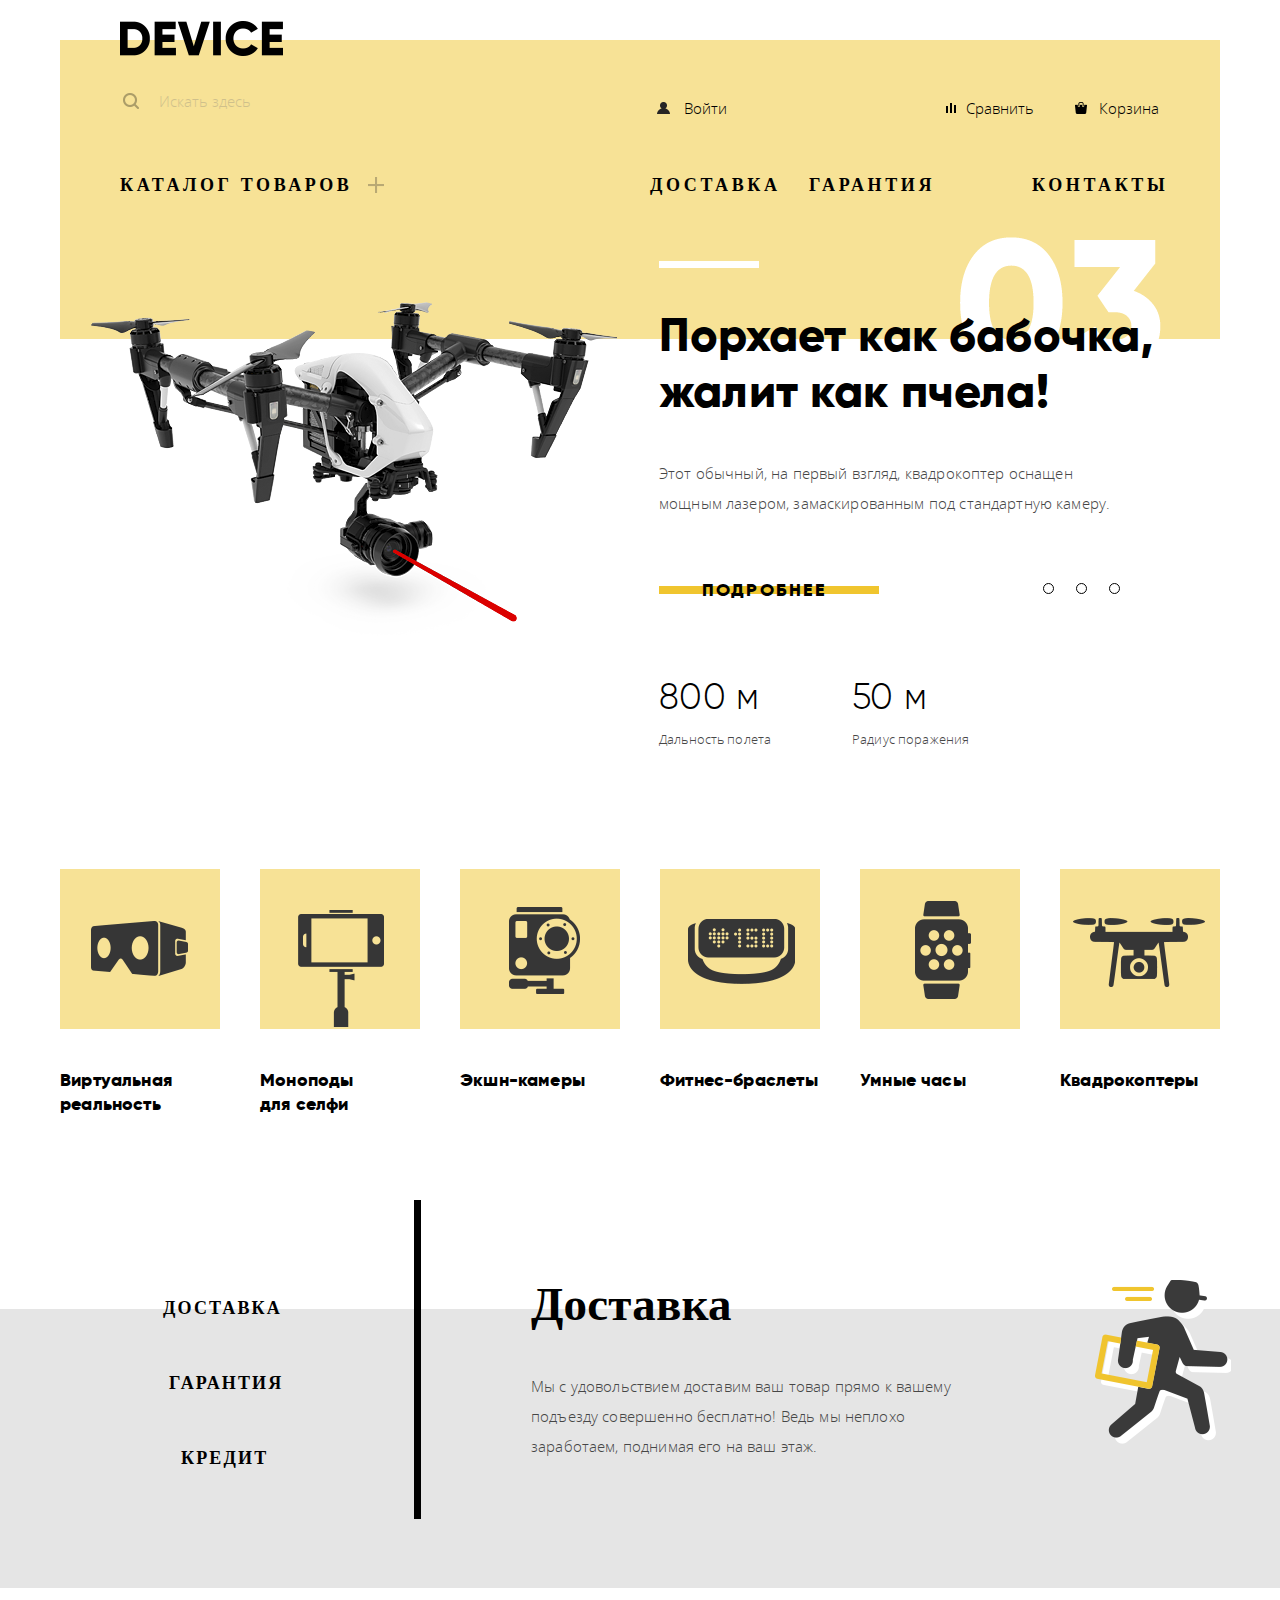
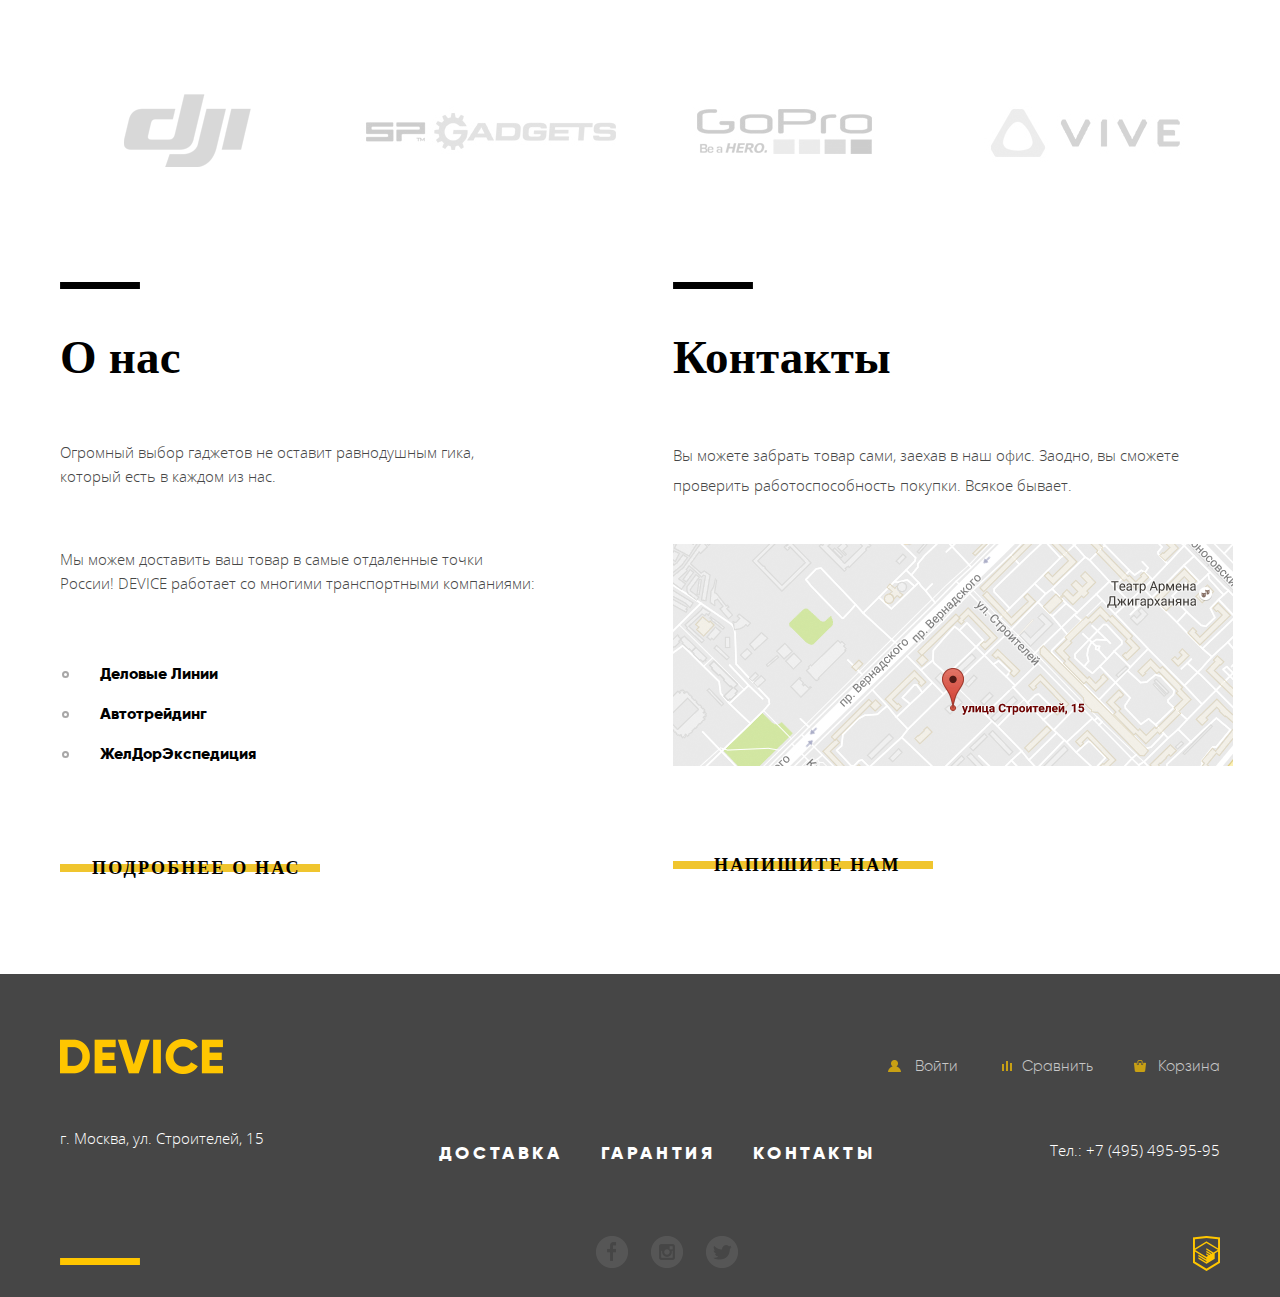
==== commit ebda886b: "Add modal window" ====
--- a/index.html
+++ b/index.html
@@ -228,139 +228,6 @@
 
 <!-- Main start -->
 <main class="main">
-  
-  <!-- <section class="slide">
-    <div class="wrapper">
-        <div class="ben-slider" >
-            <img src="./img/selfi_stick.png" alt="img selfie stick" class="img__selfie">         
-            <div class="info-slide">
-              <h1 class="info-slide__title info-slide__title_ben">
-                Делай селфи, как Бен Стиллер! 
-              </h1>
-              <p class="info-slide__text">
-                Самая длинная палка для селфи доступна в нашем магазине.<br>
-                Восемь (Восемь, Карл!) метров длиной и весом всего 5 килограмм.
-              </p>
-              <div class="carousel">
-                <a href="#!" class="carousel__link">
-                  Подробнее
-                </a>
-                <div class="circle">
-                  <div class="radio-container">
-                    <input type="radio" id="f" class="radio-container__input"  name="c">
-                    <label for="f" class="radio-container__label"></label> 
-                  </div>
-                  <div class="radio-container">
-                    <input type="radio" id="s" name="c" class="radio-container__input" >
-                    <label for="s" class="radio-container__label"></label>
-                  </div>
-                  <div class="radio-container">
-                    <input type="radio" id="t"  name="c" class="radio-container__input" >
-                    <label for="t" class="radio-container__label"></label>
-                  </div>
-                </div>
-              </div>
-              <div class="characteristics">
-                <div class="long">
-                  <p class="long__metr">8,5 м</p>
-                  <p class="long__text">Длина палки</p>
-                </div>
-                <div class="weight">
-                  <p class="weigh__kg">5 кг</p>
-                  <p class="weight__text">Вес палки</p>
-                </div>
-                <div class="material">
-                  <p class="material__name">Карбон</p>
-                  <p class="material__text">Материал</p>
-                </div>
-              </div>
-            </div>
-        </div>
-
-        <div class="lose-weight " style="display: none;" >
-          <img src="./img/fit-slider.png" alt="img fit bracelet" class="img__selfie">      
-          <div class="info-slide">
-            <h1 class="info-slide__title info-slide__title_fit">
-              Худеем правильно! 
-            </h1>
-            <p class="info-slide__text info-slide__text_fit">
-              Мотивирующие фитнес-браслеты помогут найти в себе силы 
-не пропускать занятия и соблюдать диету.
-            </p>
-            <div class="carousel">
-              <a href="#!" class="carousel__link">
-                Подробнее
-              </a>
-              <div class="circle">
-                <div class="radio-container">
-                  <input type="radio" id="ff" class="radio-container__input" name="c">
-                  <label for="ff" class="radio-container__label"></label> 
-                </div>
-                <div class="radio-container">
-                  <input type="radio" id="ss" name="c" class="radio-container__input" >
-                  <label for="ss" class="radio-container__label"></label>
-                </div>
-                <div class="radio-container">
-                  <input type="radio" id="tt" name="c" class="radio-container__input" >
-                  <label for="tt" class="radio-container__label"></label>
-                </div>
-              </div>
-            </div>
-            <div class="characteristics">
-              <div class="time">
-                <p class="time__hour">48 часов</p>
-                <p class="time__text">Без подзарядки</p>
-              </div>
-              </div>
-            </div>
-        </div>
-
-        <div class="quadcopter"  style="display: none;" >
-          <img src="./img/quad.png" alt="img quadcopter " class="img__selfie img__selfie_quad">
-          <div class="content-slide content-slide_quadcopter">
-            <div class="info-slide info-slide_q">
-              <h1 class="info-slide__title info-slide__title_quad">
-                Порхает как бабочка, жалит как пчела! 
-              </h1>
-              <p class="info-slide__text info-slide__text_quad">
-                Этот обычный, на первый взгляд, квадрокоптер оснащен мощным лазером, замаскированным под стандартную камеру.
-              </p>
-              <div class="carousel">
-                <a href="#!" class="carousel__link">
-                  Подробнее
-                </a>
-                <div class="circle">
-                  <div class="radio-container">
-                    <input type="radio" id="fff" class="radio-container__input" name="c">
-                    <label for="fff" class="radio-container__label"></label> 
-                  </div>
-                  <div class="radio-container">
-                    <input type="radio" id="sss"  class="radio-container__input" name="c">
-                    <label for="sss" class="radio-container__label"></label>
-                  </div> 
-                  <div class="radio-container">
-                    <input type="radio" id="ttt"  class="radio-container__input" name="c" >
-                    <label for="ttt" class="radio-container__label"></label>
-                  </div> 
-                </div>
-              </div>
-              <div class="characteristics">
-                <div class="long">
-                  <p class="long__metr">800 м</p>
-                  <p class="long__text">Дальность полета</p>
-                </div>
-                <div class="long">
-                  <p class="long__metr">50 м</p>
-                  <p class="long__text">Радиус поражения</p>
-                </div>
-                </div>
-              </div>
-          </div>
-        </div>
-
-    </div>
-  </section> -->
-
 
 <!-- Popular technique start -->
   <section class="popular">
@@ -510,6 +377,93 @@
     </div>
   </section>
 <!-- Partners end -->
+
+<!-- About us start -->
+  <section class="info">
+    <div class="wrapper wrapper_info">
+      <div class="about">
+        <h2 class="about__title">
+          О нас
+        </h2>
+        <p class="about__text">
+          Огромный выбор гаджетов не оставит равнодушным гика, который есть в каждом из нас.
+        </p>
+        <p class="about__text about__text_lg">
+          Мы можем доставить ваш товар в самые отдаленные точки России!
+           DEVICE работает со многими транспортными компаниями:
+        </p>
+        <ul class="list-about">
+          <li class="list-about__item">
+            Деловые Линии
+          </li>
+          <li class="list-about__item">
+            Автотрейдинг
+          </li>
+          <li class="list-about__item">
+            ЖелДорЭкспедиция
+          </li>
+        </ul>
+        <a href="#!" class="about__link">
+          Подробнее о нас
+        </a>
+      </div>
+
+      <div class="contacts">
+        <h2 class="contacts__title">
+          Контакты
+        </h2>
+        <p class="contacts__text">
+          Вы можете забрать товар сами, заехав в наш офис. Заодно, вы сможете проверить работоспособность покупки. Всякое бывает.
+        </p>
+        <a href="#map-modal" class="map">
+          <img src="./img/map.jpg.png" alt="map img" class="contacts__map">
+        </a>
+          
+        <a href="#form-cont" class="contacts__link">
+          НАпишите нам
+        </a>
+      </div>
+
+      <div class="modal" id="map-modal">
+        <iframe src="https://www.google.com/maps/embed?pb=!1m18!1m12!1m3!1d2249.1123749473236!2d37.52742931548593!3d55.68703400453057!2m3!1f0!2f0!3f0!3m2!1i1024!2i768!4f13.1!3m3!1m2!1s0x46b54cf65f5c8955%3A0x694710ccd55501e!2z0YPQuy4g0KHRgtGA0L7QuNGC0LXQu9C10LksIDE1LCDQnNC-0YHQutCy0LAsINCg0L7RgdGB0LjRjywgMTE5MzEx!5e0!3m2!1sru!2sua!4v1619430496329!5m2!1sru!2sua" width="960" height="559" style="border:0;" allowfullscreen="" loading="lazy"frameborder="0" class="modal__map">
+         
+        </iframe>
+        <a class="map-close" href="#" >
+          <img src="./img/modal-close.png" alt="close modal" class="map-close__img">
+        </a>
+      </div>
+      <form action="" class="form" method="POST" id="form-cont">
+        <div class="contacts-form">
+          <div class="name-form">
+            <label for="n" class="name-form__label">
+              Ваше имя:
+            </label>
+            <input type="text" id="n" class="name-form__input" placeholder="Имя Фамилия" required>
+          </div>
+          <div class="mail-form">
+            <label for="m" class="mail-form__label">
+              Ваш e-mail:
+            </label>
+            <input type="email" id="m" class="mail-form__input" placeholder="email@example.com" required>
+          </div>
+          <a class="link-close" href="#" >
+            <img src="./img/modal-close.png" alt="close modal" class="link-close__img">
+          </a>
+        </div>
+        <div class="text-form">
+          <label for="t" class="text-form__label">
+            Тeкст письма:
+          </label><br>
+          <textarea name="text" id="t" cols="93" rows="7" class="text-form__area" >
+          </textarea>
+        </div>
+        <button class="form__btn" type="submit" name="button" >
+          Отправить
+        </button>
+      </form>
+    </div>
+  </section>
+<!-- About us end -->
 </main>
   <!-- Main end -->
 
--- a/css/style.css
+++ b/css/style.css
@@ -185,6 +185,7 @@
 .dropdown{
   margin-top: -15px;
   margin-left: 60px;
+  width: 500px;
 }
 
 .dropdown-container{
@@ -241,7 +242,7 @@
 
 .nav{
   margin-right: 61px;
-  width: 499px;
+  width: 500px;
 }
 .nav-list{
   display: flex;
@@ -799,9 +800,336 @@
 
 /* Partners end */
 
+/* Info start */
+.wrapper_info{
+  margin-top: 93px;
+  display: flex;
+  flex-direction: row;
+  justify-content: space-between;
+}
+/* About us */
+.about__title{
+  font-family: "Gilroy ";
+  font-size: 47px;
+  font-weight:bold;
+  line-height: 48px;
+  letter-spacing: 0.21px;
+  padding-top: 51px;
+  position: relative;
+  margin-bottom: 59px;
+}
+.about__title::after{
+  content: url(../img/line-info.png);
+  position: absolute;
+  top: -33px;
+  left: 0;
+  width: 80px;
+  height: 7px;
+}
+
+.about__text{
+  color: #464646;
+  font-family: "Open Sans";
+  font-size: 15px;
+  font-weight: 300;
+  width: 462px;
+  margin-bottom: 59px ;
+}
+
+.about__text_lg{
+  width: 475px;
+  margin-bottom: 59px ;
+}
+.list-about{
+  margin-bottom: 82px;
+}
+.list-about__item{
+  font-family: "Gilroy";
+  font-size: 16px;
+  font-weight: bold;
+  line-height: 40px;
+  padding-left: 40px;
+  position: relative;
+}
+
+.list-about__item::before{
+  content: '';
+  position: absolute;
+  top: 17px;
+  left: 2px;
+  width: 3px;
+  height: 3px;
+  border: 2px solid #a8a7a7;
+  border-radius: 100%;
+}
+.about__link{
+  font-family: "Gilroy ";
+  font-size: 18px;
+  font-weight: bold;
+  line-height: 24px;
+  text-transform: uppercase;
+  letter-spacing: 2.15px;
+  padding-left: 32px;
+  position: relative;
+}
+
+.about__link::after{
+  width: 260px;
+  height: 8px;
+  content: '';
+  position: absolute;
+  top: 6px;
+  left: 0;
+  background: #f0c52e;
+  z-index: -1;
+}
+
+
+
+/* Contacts */
+.contacts{
+  margin-left: 138px;
+}
+
+.contacts__title{
+  font-family: "Gilroy ";
+  padding-top: 51px;
+  font-size: 47px;
+  font-weight: bold;
+  line-height: 48px;
+  letter-spacing: 0.21px;
+  position: relative;
+  margin-bottom: 59px;
+}
+.contacts__title::after{
+  content: url(../img/line-info.png);
+  position: absolute;
+  top: -33px;
+  left: 0;
+  width: 80px;
+  height: 7px;
+}
+.contacts__text{
+  width: 511px;
+  color: #464646;
+  font-family: "Open Sans";
+  font-size: 15px;
+  font-weight: 300;
+  line-height: 30px;
+  margin-bottom: 44px;
+}
+/* Map */
+.contacts__map{
+  width: 560px;
+  height: 222px;
+  margin-bottom: 80px;
+}
+#map-modal{
+  display: none;
+  margin: auto;
+  height: 559px;
+  width: 960px;
+  position: absolute;
+  left: 15%;
+  box-shadow: 0px 0px 20px rgb(71, 68, 68);
+}
+#map-modal:target{
+  display: block;
+  z-index: 11;
+}
+.modal__map{
+  width: 960px;
+  height: 559px;
+  position: relative;
+}
+
+
+.map-close{
+  position: absolute;
+  top: 22px;
+  right: 22px;
+  opacity: 0.6;
+  height: 55px;
+  width: 55px;
+  z-index: 13;
+}
+.map-close:hover{
+  opacity: 1;
+} 
+
+.map-close:active{
+  opacity: 0.3;
+}
+
+.contacts__link{
+  font-family: "Gilroy ";
+  font-size: 18px;
+  font-weight: bold;
+  line-height: 24px;
+  text-transform: uppercase;
+  letter-spacing: 2.15px;
+  padding-left: 41px;
+  position: relative;
+}
+
+.contacts__link::after{
+  width: 260px;
+  height: 8px;
+  content: '';
+  position: absolute;
+  top: 6px;
+  left: 0;
+  background: #f0c52e;
+  z-index: -1;
+}
+
+#form-cont{
+  display: none;
+  margin: auto;
+  width: 960px;
+  position: absolute;
+  background-color: white;
+  left: 15%;
+  box-shadow: 0px 0px 20px rgb(71, 68, 68);
+}
+#form-cont:target{
+  display: block;
+  z-index: 10;
+}
+.link-close{
+  height: 55px;
+  width: 55px;
+  position: absolute;
+  top: -50px;
+  right: -50px;
+  opacity: 0.6;
+}
+
+ .link-close:hover{
+  opacity: 1;
+} 
+
+.link-close:active{
+  opacity: 0.3;
+}
+ 
+.contacts-form{
+  display: flex;
+  flex-direction: row;
+  justify-content: space-between;
+  margin: 99px 100px 39px 100px;
+  position: relative;
+}
+.name-form,
+.mail-form{
+  width: 360px;
+}
+.name-form__label,
+.mail-form__label,
+.text-form__label{
+  font-family: "Gilroy  ";
+  font-size: 18px;
+  font-weight: bold;
+  line-height: 24px;
+}
+.name-form__input{
+  margin-top: 13px;
+  width: 360px;
+  height: 50px;
+  opacity: 0.5;
+  background-color: #cfcfcf;
+  outline:none;
+  box-shadow: none;
+  border: none;
+  padding-left: 20px;
+}
+.mail-form__input{
+  margin-top: 13px;
+  width: 360px;
+  height: 50px;
+  opacity: 0.5;
+  background-color: #cfcfcf;
+  outline:none;
+  box-shadow: none;
+  border: none;
+  padding-left: 20px;
+}
+
+.name-form__input:focus{
+  border: 3px solid #f0c52e;
+  background-color: #ffffff;
+  opacity: 0.5;
+}
+
+.mail-form__input:focus{
+  border: 3px solid #f0c52e;
+  background-color: #ffffff;
+  opacity: 0.5;
+}
+
+.name-form__input:invalid:not(:placeholder-shown){
+  background-color: #edb5b5;
+  opacity: 0.5;
+}
+.mail-form__input:invalid:not(:placeholder-shown){
+  background-color: #edb5b5;
+  opacity: 0.5;
+}
+
+.text-form{
+  margin: 0px 100px 55px 100px;
+}
+
+.text-form__area{
+  margin-top: 13px;
+  opacity: 0.5;
+  background-color: #cfcfcf;
+  outline:none;
+  box-shadow: none;
+  border: none;
+  padding-top: 18px;
+  padding-left: 20px;
+}
+
+.text-form__area:focus{
+  border: 3px solid #f0c52e;
+  background-color: #ffffff;
+  opacity: 0.5;
+}
+
+.form__btn{
+  font-family: "Gilroy ";
+  font-size: 18px;
+  font-weight: bold;
+  line-height: 24px;
+  text-transform: uppercase;
+  letter-spacing: 2.15px;
+  padding-left: 34px;
+  position: relative;
+  border: none;
+  color: inherit;
+  background-color: transparent;
+  margin-left: 100px;
+  margin-bottom: 92px;
+}
+
+.form__btn::after{
+  width: 200px;
+  height: 8px;
+  content: '';
+  position: absolute;
+  top: 8px;
+  left: 0;
+  background: #f0c52e;
+  z-index: -1;
+}
+/* Info end */
+
+/* Main end */
+
 /* Footer start */
 .footer{
-  margin-top: 500px;
+  margin-top: 93px;
   background-color: #464646;
   height: 323px;
   width: 100%;
@@ -952,7 +1280,6 @@
   list-style-type: none;
   width: 32px;
   height: 32px;
-  
   border-radius: 50%;
   margin-right: 23px;
   position: relative;
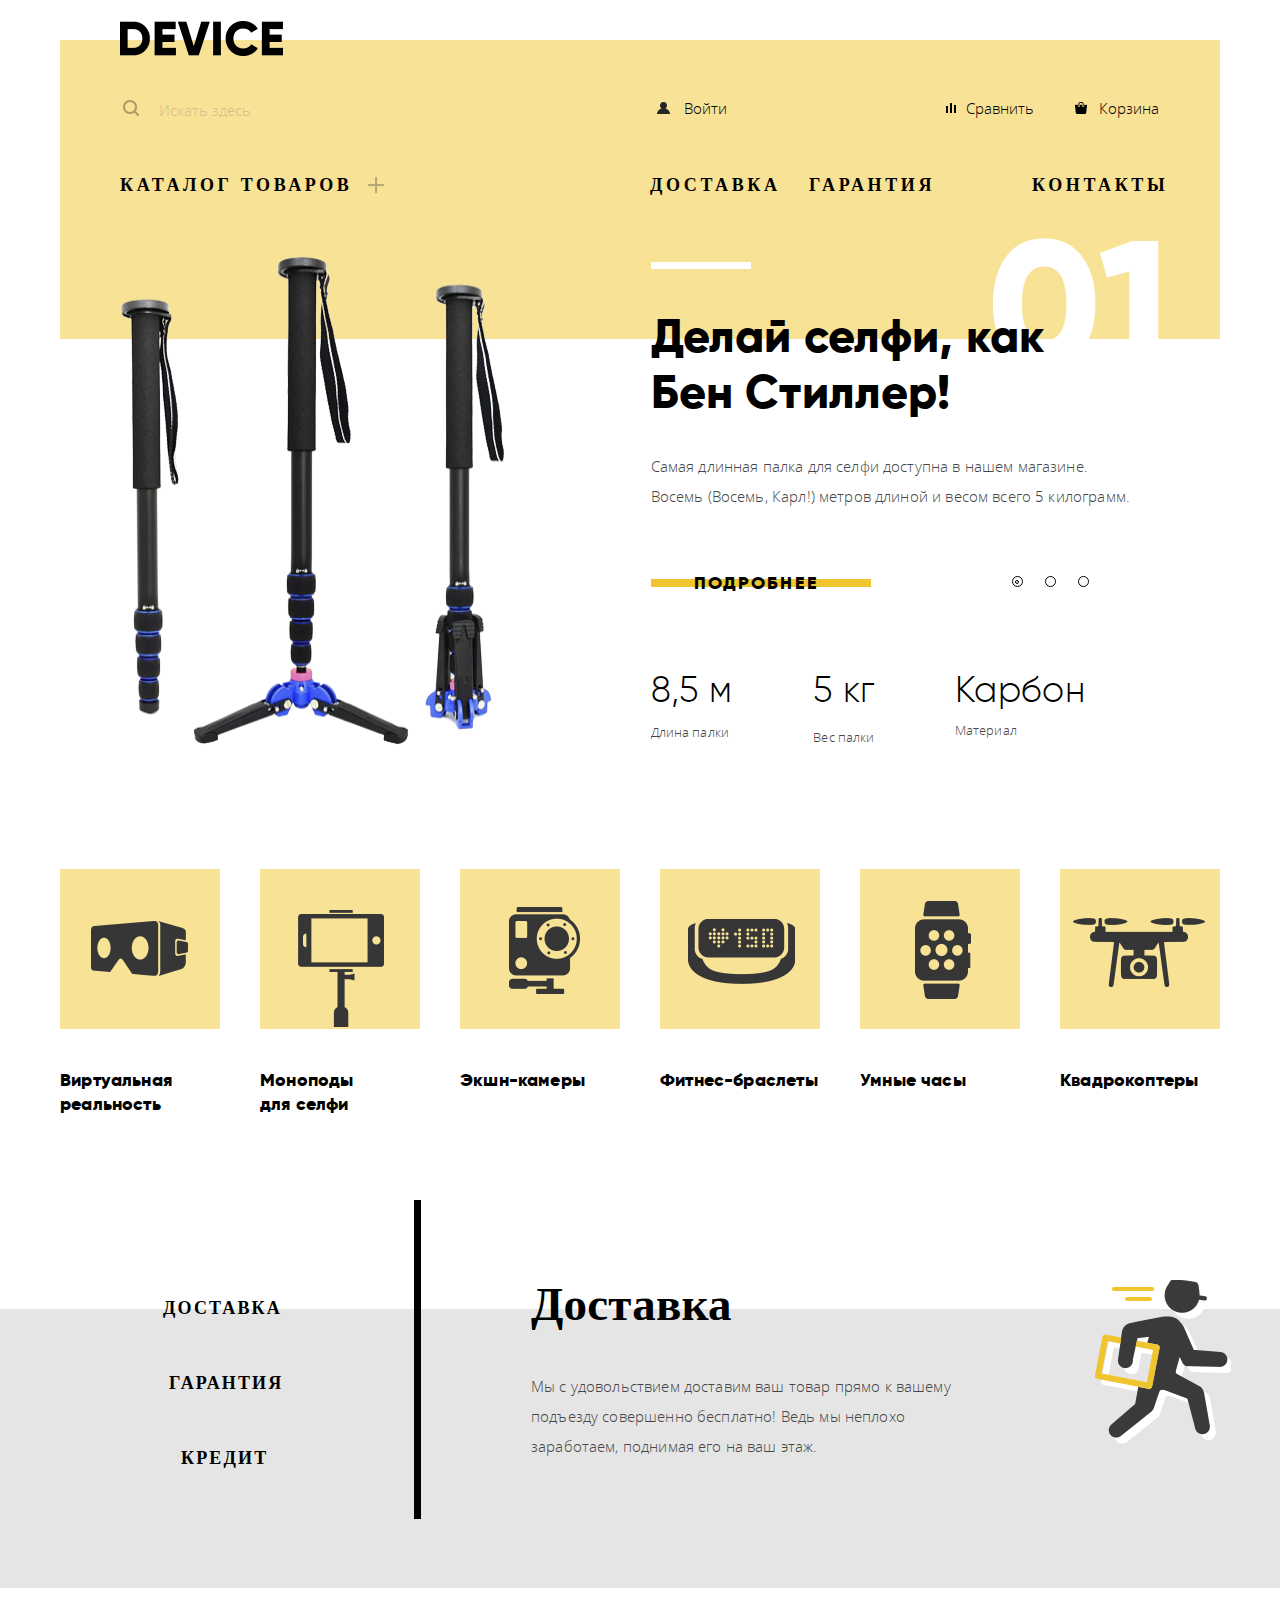
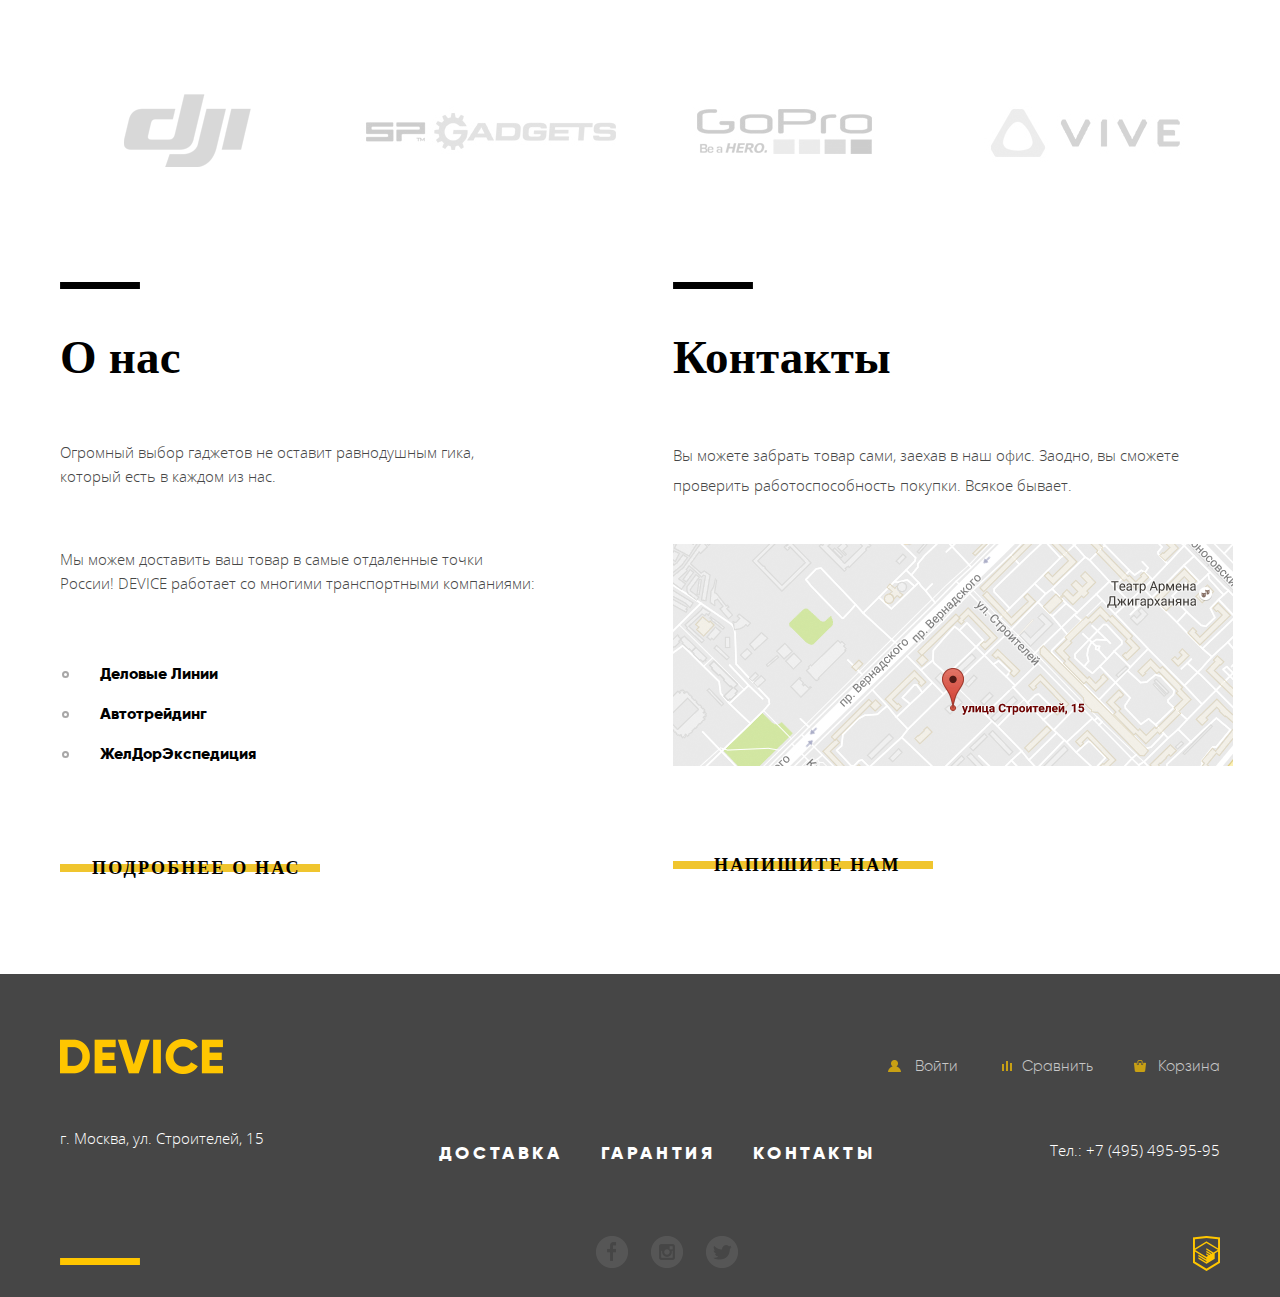
==== commit e0c84d3a: "Correction index file" ====
--- a/index.html
+++ b/index.html
@@ -54,7 +54,7 @@
           <a class="dropbtn">Каталог товаров </a> 
              <div class="dropdown-content">
               <div class="dropdown-container">
-                <ul class="list">
+                <ul class="list list_first">
                   <li class="list-catalog">
                     <a href="#!" class="list-catalog__link">
                       Виртуальная реальность
@@ -71,7 +71,7 @@
                     </a>
                   </li>
                 </ul>
-                <ul class="list">
+                <ul class="list list_second">
                   <li class="list-catalog">
                     <a href="#!" class="list-catalog__link">
                       Фитнеc-браслеты
@@ -83,7 +83,7 @@
                     </a>
                   </li>
                 </ul>
-                <ul class="list">
+                <ul class="list list_third">
                   <li class="list-catalog">
                     <a href="#!" class="list-catalog__link">
                       Квадрокоптеры
@@ -94,7 +94,7 @@
              </div>
         </div>
 
-        <div class="ben-slider" style="display: none;" >
+        <div class="ben-slider"  >
           <img src="./img/selfi_stick.png" alt="img selfie stick" class="img__selfie">         
           <div class="info-slide">
             <h1 class="info-slide__title info-slide__title_ben">
@@ -110,7 +110,7 @@
               </a>
               <div class="circle">
                 <div class="radio-container">
-                  <input type="radio" id="f" class="radio-container__input"  name="c">
+                  <input type="radio" id="f" class="radio-container__input" checked name="c">
                   <label for="f" class="radio-container__label"></label> 
                 </div>
                 <div class="radio-container">
@@ -178,7 +178,7 @@
             </div>
         </div>
 
-        <div class="quadcopter"  >
+        <div class="quadcopter" style="display: none;" >
           <img src="./img/quad.png" alt="img quadcopter " class="img__selfie img__selfie_quad">
           <div class="content-slide content-slide_quadcopter">
             <div class="info-slide info-slide_q">
@@ -290,7 +290,7 @@
   <section class="services-section">
     <div class="container-services">
       <div class="del-service">
-        <input type="radio" class="del-service__input" name="serv-radio" id="dev" checked >
+        <input type="radio" class="del-service__input " name="serv-radio" id="dev" checked >
         <label for="dev" class="del-service__label">
           Доставка
         </label>
@@ -310,7 +310,7 @@
       </div>
 
       <div class="garantee-service">
-        <input type="radio" class="garantee-service__input" name="serv-radio" id="garant"  >
+        <input type="radio" class="garantee-service__input service_checked" name="serv-radio" id="garant"  >
         <label for="garant" class="garantee-service__label">
           Гарантия
         </label>
@@ -331,7 +331,7 @@
       </div>
 
       <div class="credit-service">
-        <input type="radio" class="credit-service__input" name="serv-radio" id="credit" >
+        <input type="radio" class="credit-service__input service_checked" name="serv-radio" id="credit" >
         <label for="credit" class="credit-service__label">
           Кредит
         </label>
--- a/css/style.css
+++ b/css/style.css
@@ -82,23 +82,28 @@
 }
 
 .search-form{
+  
   position: relative;
   display: flex;
   flex-direction: row;
   justify-content: flex-start;
+
 }
 
 .search-form__input{
+  box-sizing: border-box;
   border: none;
   background-color: transparent;
   font-family: "Open Sans";
   font-size: 15px;
   font-weight: 300;
-  height: 16px;
-  width: 144px;
+  width: 270px;
   background: url(../img/search.png) no-repeat left;
   padding-left: 36px;
-  opacity: 0.3;
+   opacity: 0.3; 
+  position: relative;
+  display: block;
+  padding-top: 5px;
 }
 
 .search-form__input:hover{
@@ -111,24 +116,35 @@
   outline: none;
   color: #000000;
   border-bottom: 2px solid #000000;
-  padding-top: 19px;
-  padding-bottom: 30px;
-  width: 356px;
+  padding-bottom: 14px;
+  width: 270px;
+  opacity: 1;
 }
 
 .search-form__btn{
- display: none; 
+  display: none; 
+  top: -6px;
+  right: 4px;
+  width: 85px;
+  height: 48px;
   text-align: center;
   border: 2px solid #000000;
   background-color: transparent;
   font-family: "Open Sans";
-  width: 85px;
-  height: 49px;
 }
 
 .search-form__input:focus + .search-form__btn{
   display: block;
 
+}
+ .search-form__btn:hover{
+  display: block;
+  color: #fff;
+  background: #000;
+}
+
+.search-form__btn:active{
+  color: rgba(255, 255, 255, .3);
 }
 
 .services{
@@ -190,16 +206,18 @@
 
 .dropdown-container{
   display: none;
-  padding-bottom: 33px;
-  margin-left: 60px;
+  padding-bottom: 42px;
+  width: 600px;
+  padding-top: 10px; 
+  background-color: #f7e296;
 }
 
 .dropdown:hover .dropdown-container{
   display: flex;
   flex-direction: row;
-  justify-content: space-between;
-  position: absolute;
-  width: 518px;
+  justify-content: left;
+  position: absolute;
+  width: 1160px;
   left: 0; 
   z-index: 20; 
   background-color: #f7e296;
@@ -225,6 +243,17 @@
   opacity: 0.3;
 }
 
+.list_first {
+  margin-left: 61px;
+}
+.list_second{
+  margin-left: 58px;
+}
+.list_third{
+  margin-left: 77px;
+}
+
+
 .list-catalog__link{
   font-family: "Open Sans";
   font-size: 15px;
@@ -360,28 +389,20 @@
   width: 220px;
   height: 8px;
   z-index: -1;
-}
-
-.carousel__link:hover~.carousel__link::before{
-  content: '';
-  background-color: #f0c52e;
+  transition: .5s;
+}
+
+.carousel__link:hover::before,
+.carousel__link:active::before {
   top: 0;
-  left: 0;
-  width: 220px;
-  height: 40px;
-  z-index: -1;
-}
-
-.carousel__link:active+.carousel__link::before{
-  content: '';
-  background-color: #f0c52e;
-  opacity: 0.3;
-  top: 0;
-  left: 0;
-  width: 220px;
-  height: 40px;
-  z-index: -1;
-}
+  bottom: 0;
+  height: 100%;
+}
+
+.carousel__link:active {
+  color: rgba(0, 0, 0, .3);
+}
+
 
 .circle{
   margin-top: 5px;
@@ -648,6 +669,7 @@
   position: relative;
   background: linear-gradient(to bottom, white 28%, #e5e5e5 28% 72%);
   padding-left: 140px;
+ 
 }
 
 .del-service__input{
@@ -677,6 +699,26 @@
   height: 319px;
 }
 
+.del-service__label::before,
+.garantee-service__label::before,
+.credit-service__label::before{
+  content: '';
+  position: absolute;
+  top: 8px;
+  left: 0;
+  background-color: #f0c52e;
+  width: 160px;
+  height: 8px;
+  z-index: -1;
+  transition: .5s;
+}
+
+ .service_checked:checked::before{
+  color: #f7e184;
+  background: #000000;
+} 
+
+
 .del-service__label{
   padding-left: 6px;
 }
@@ -738,13 +780,12 @@
   justify-content: space-between;
   width: 700px;
 }
-#dev:checked+.del-service__label::before{
+#dev:checked::before{
   content: '';
   background-color: #000000;
-  width: 278px;
-  height: 40px;
+  height: 100%;
   top: 0;
-  left: 0;
+  bottom: 0;
   color: #f7e184;
 }
 /* ААААА єта фигня не работает  ни +б ни с ~ */
@@ -873,7 +914,7 @@
   position: relative;
 }
 
-.about__link::after{
+.about__link::before{
   width: 260px;
   height: 8px;
   content: '';
@@ -882,6 +923,18 @@
   left: 0;
   background: #f0c52e;
   z-index: -1;
+  transition: .5s;
+}
+
+.about__link:hover::before,
+.about__link:active::before {
+  top: 0;
+  bottom: 0;
+  height: 100%;
+}
+
+.about__link:active {
+  color: rgba(0, 0, 0, .3);
 }
 
 
@@ -972,7 +1025,7 @@
   position: relative;
 }
 
-.contacts__link::after{
+.contacts__link::before{
   width: 260px;
   height: 8px;
   content: '';
@@ -981,7 +1034,20 @@
   left: 0;
   background: #f0c52e;
   z-index: -1;
-}
+  transition: .5s;
+}
+
+.contacts__link:hover::before,
+.contacts__link:active::before {
+  top: 0;
+  bottom: 0;
+  height: 100%;
+}
+
+.contacts__link:active {
+  color: rgba(0, 0, 0, .3);
+}
+
 
 #form-cont{
   display: none;
@@ -1113,7 +1179,7 @@
   margin-bottom: 92px;
 }
 
-.form__btn::after{
+.form__btn::before{
   width: 200px;
   height: 8px;
   content: '';
@@ -1122,6 +1188,18 @@
   left: 0;
   background: #f0c52e;
   z-index: -1;
+  transition: .5s;
+}
+
+.form__btn:hover::before,
+.form__btn:active::before {
+  top: 0;
+  bottom: 0;
+  height: 100%;
+}
+
+.form__btn:active {
+  color: rgba(0, 0, 0, .3);
 }
 /* Info end */
 
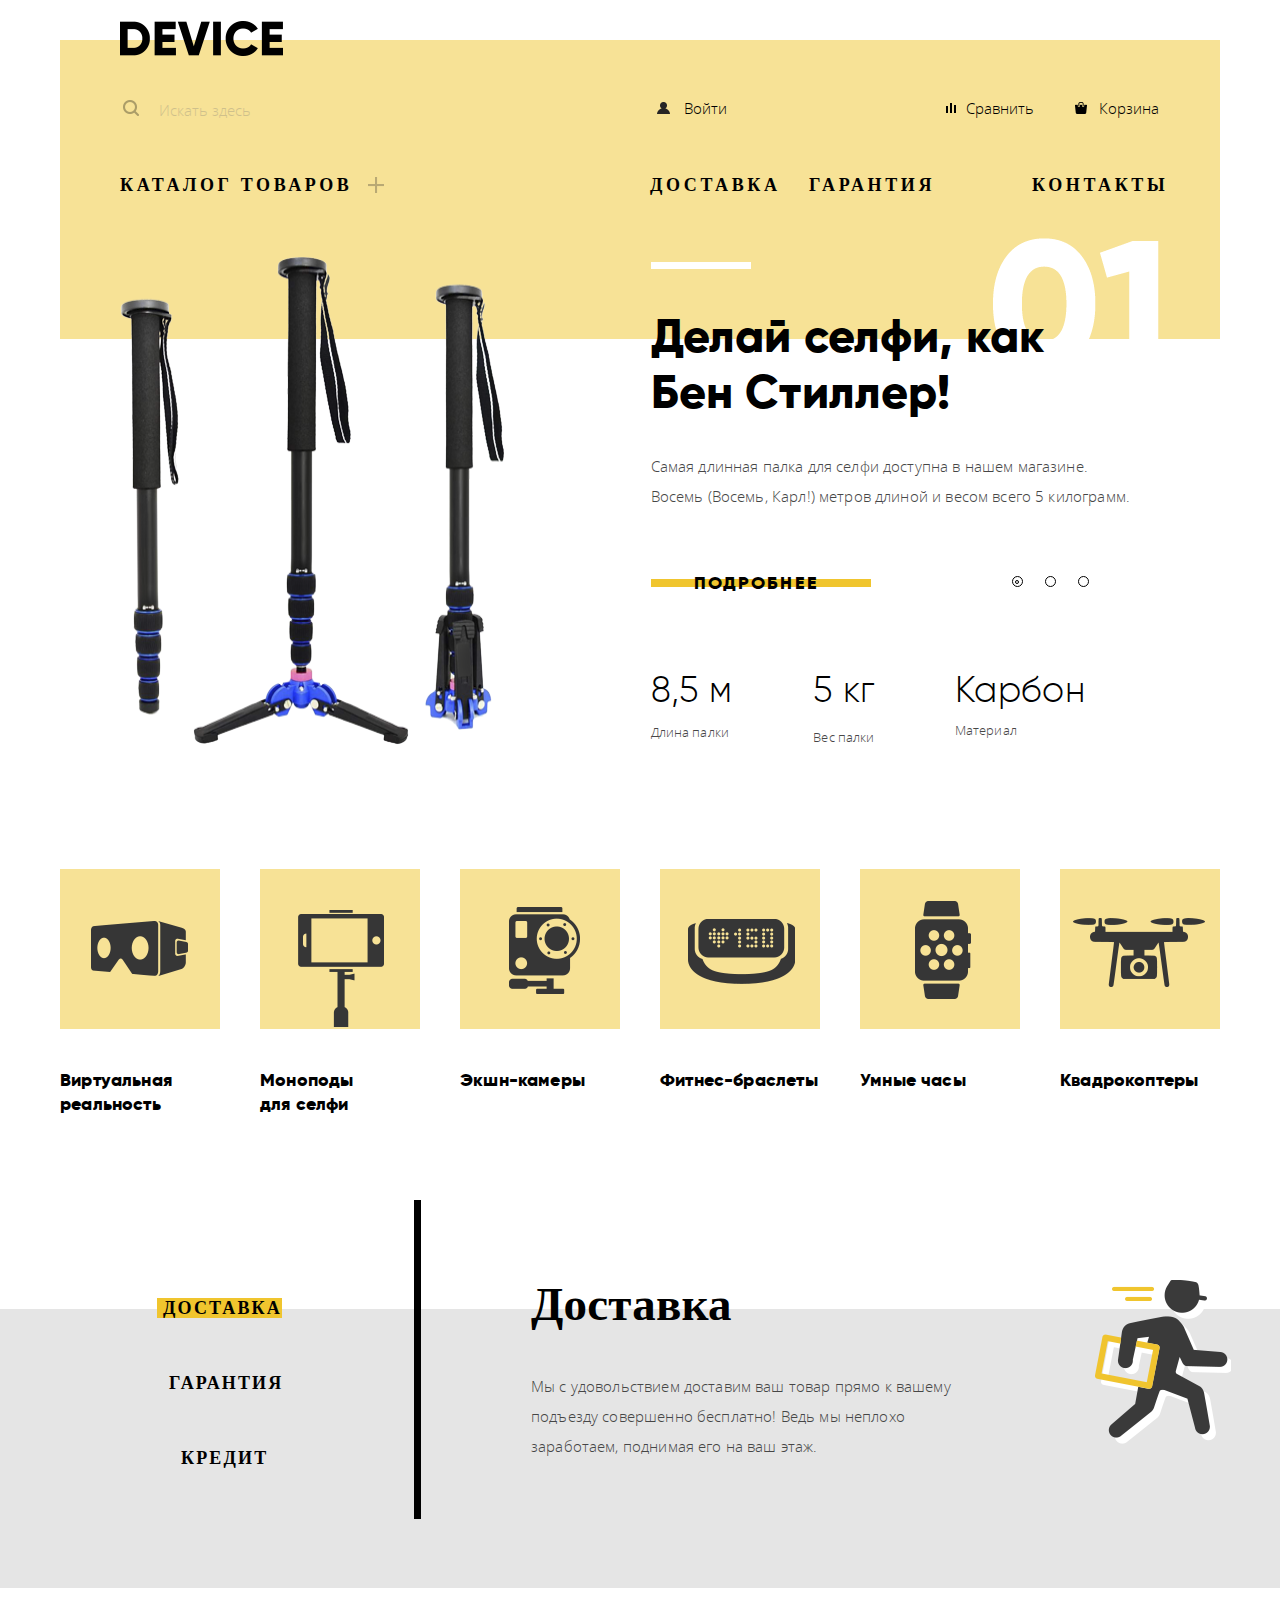
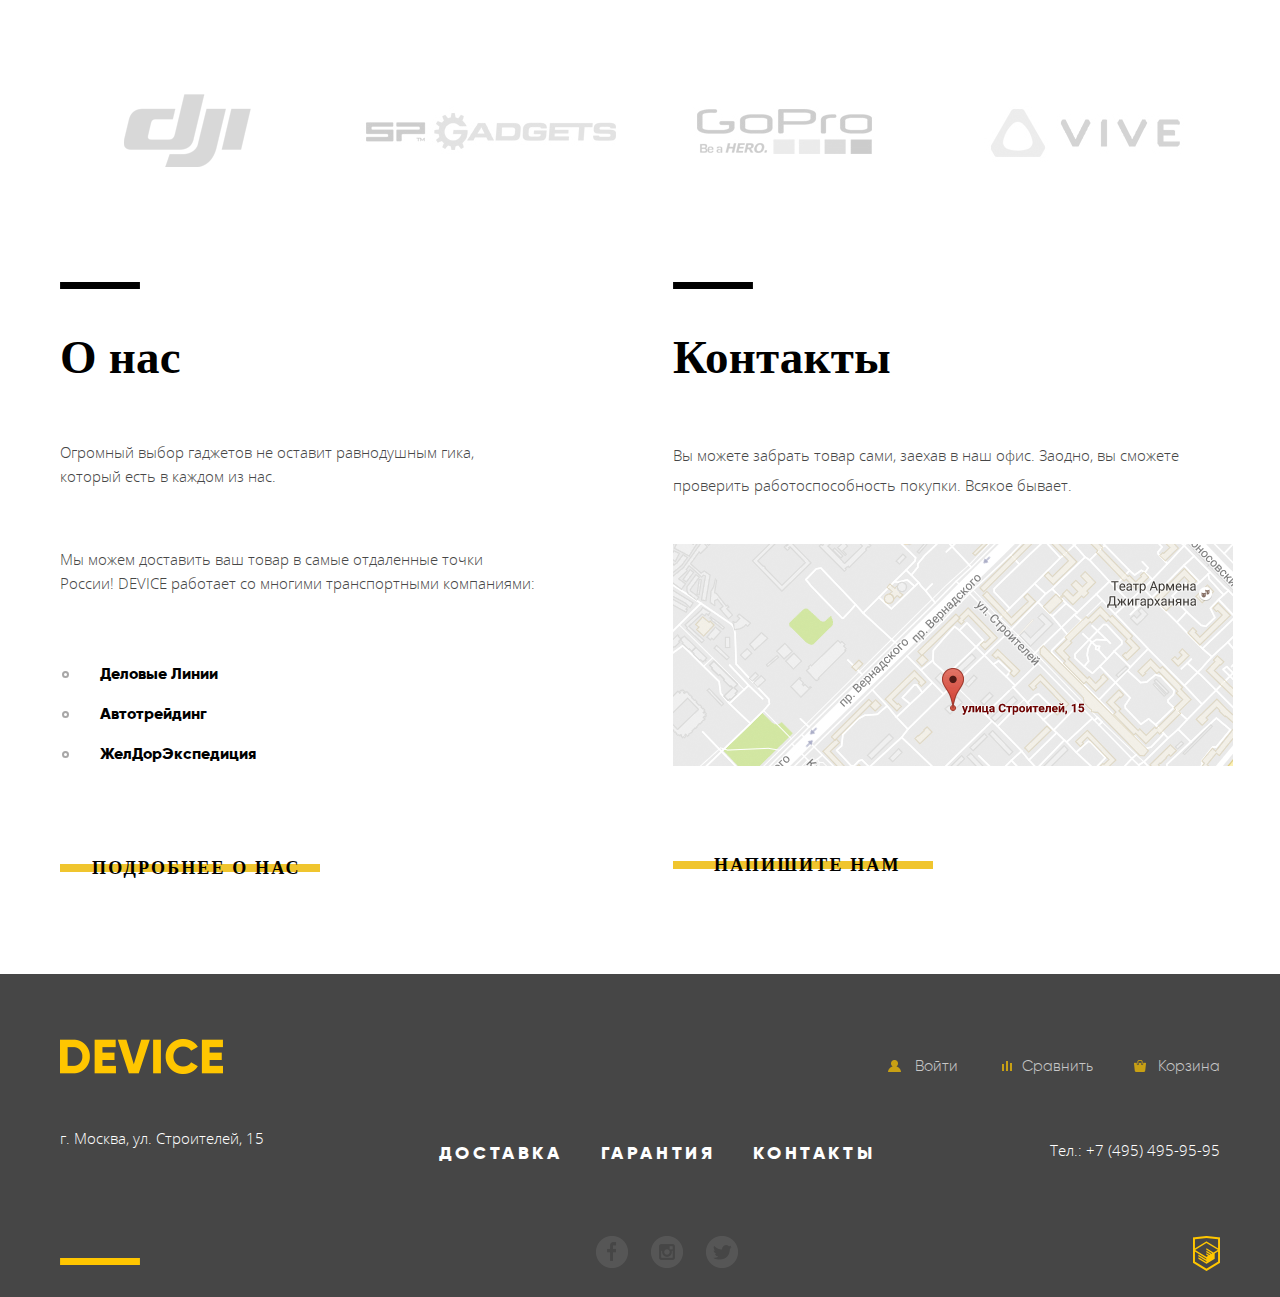
==== commit 145c441d: "Correction" ====
--- a/index.html
+++ b/index.html
@@ -290,7 +290,7 @@
   <section class="services-section">
     <div class="container-services">
       <div class="del-service">
-        <input type="radio" class="del-service__input " name="serv-radio" id="dev" checked >
+        <input type="radio" class="del-service__input  service_checked" name="serv-radio" id="dev" checked >
         <label for="dev" class="del-service__label">
           Доставка
         </label>
--- a/css/style.css
+++ b/css/style.css
@@ -713,7 +713,13 @@
   transition: .5s;
 }
 
- .service_checked:checked::before{
+.del-service__label{
+  background-color: #f0c52e;
+  height: 8px;
+  padding-top: -5px;
+}
+
+.del-service__input:checked + .del-service__label::before{
   color: #f7e184;
   background: #000000;
 } 
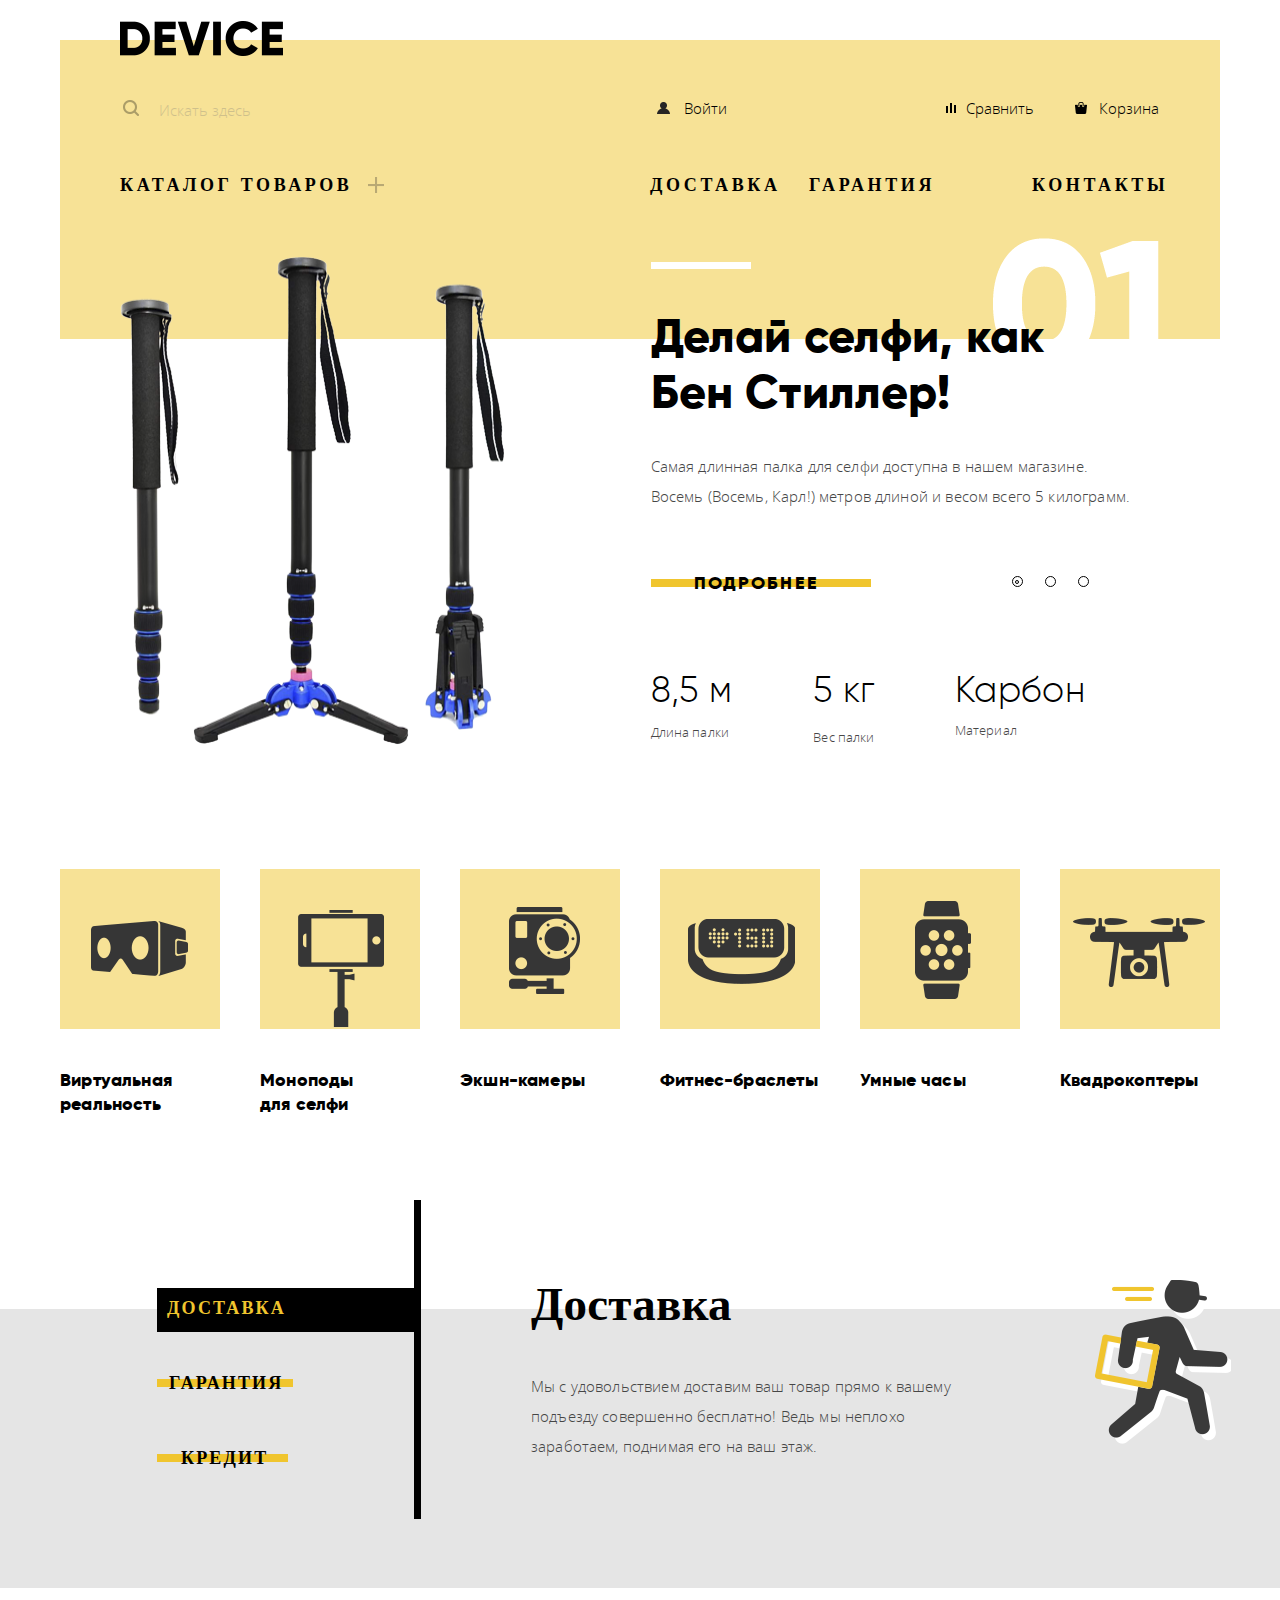
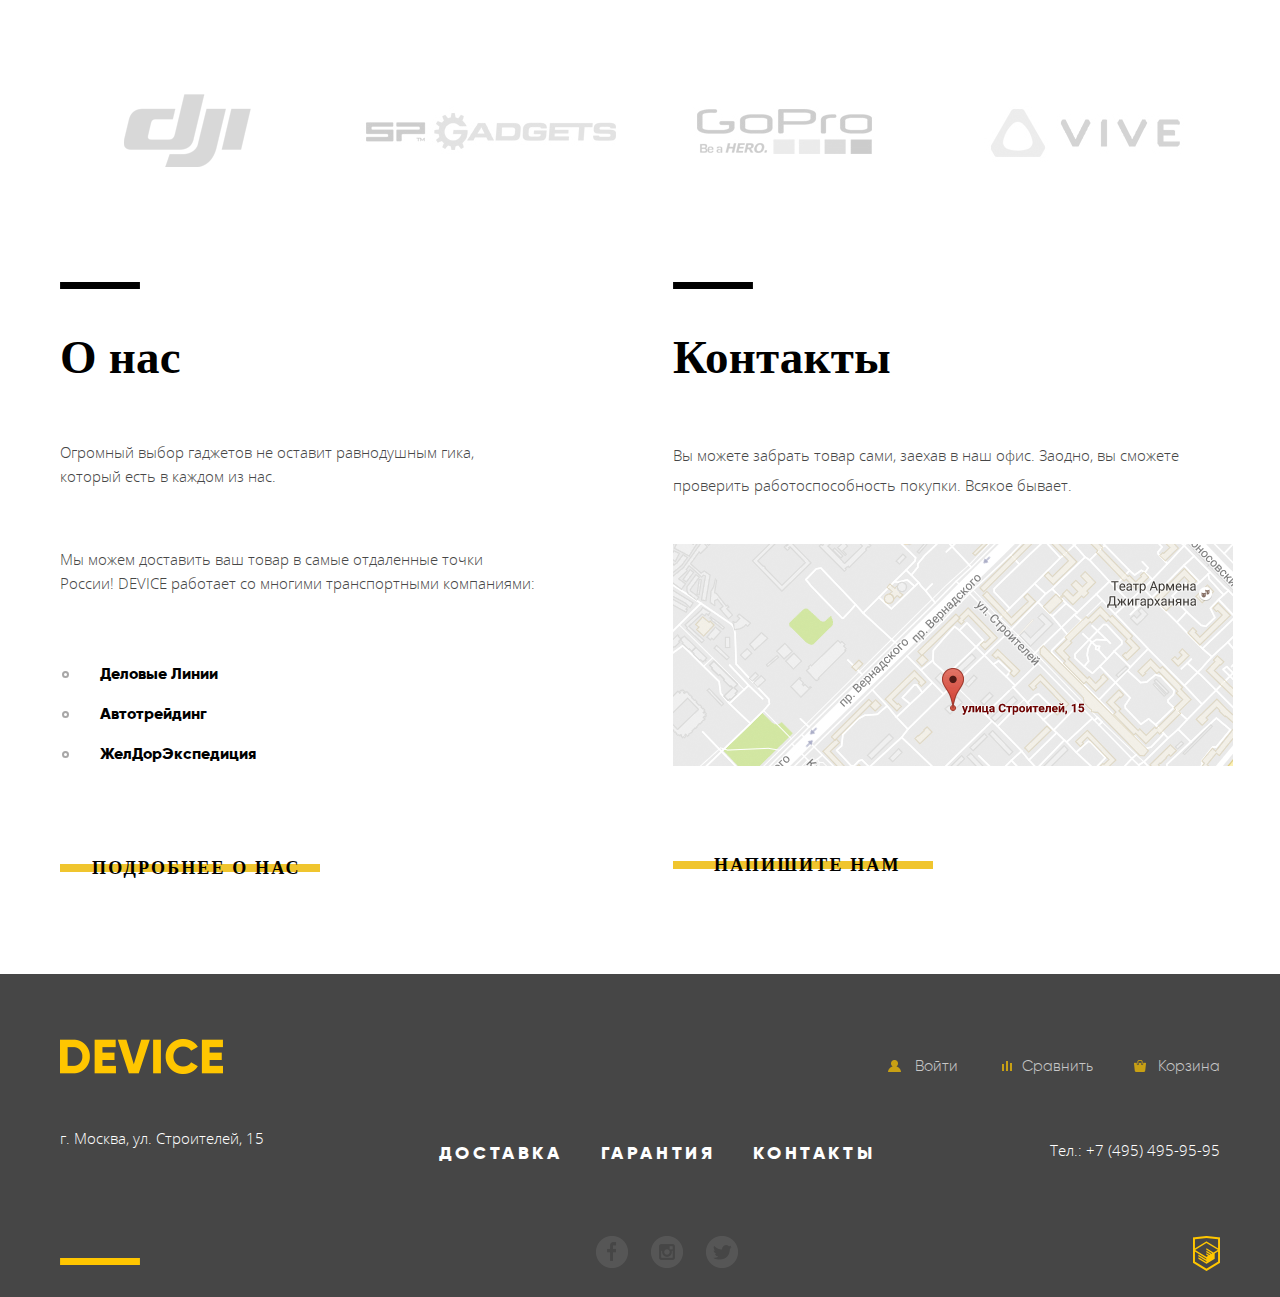
==== commit 11e068c4: "Correction 28.04" ====
--- a/index.html
+++ b/index.html
@@ -290,7 +290,7 @@
   <section class="services-section">
     <div class="container-services">
       <div class="del-service">
-        <input type="radio" class="del-service__input  service_checked" name="serv-radio" id="dev" checked >
+        <input type="radio" class="del-service__input " name="serv-radio" id="dev" checked >
         <label for="dev" class="del-service__label">
           Доставка
         </label>
@@ -310,7 +310,7 @@
       </div>
 
       <div class="garantee-service">
-        <input type="radio" class="garantee-service__input service_checked" name="serv-radio" id="garant"  >
+        <input type="radio" class="garantee-service__input " name="serv-radio" id="garant"  >
         <label for="garant" class="garantee-service__label">
           Гарантия
         </label>
@@ -331,7 +331,7 @@
       </div>
 
       <div class="credit-service">
-        <input type="radio" class="credit-service__input service_checked" name="serv-radio" id="credit" >
+        <input type="radio" class="credit-service__input " name="serv-radio" id="credit" >
         <label for="credit" class="credit-service__label">
           Кредит
         </label>
--- a/css/style.css
+++ b/css/style.css
@@ -688,6 +688,16 @@
   line-height: 24px;
   text-transform: uppercase;
   letter-spacing: 2.15px;
+  width: 160px;
+  padding-right: 9px;
+  background: linear-gradient(to bottom,  transparent 30%,#f0c52e 30% 70%,  transparent 70% 100% );
+}
+
+.garantee-service__label{
+  padding-right: 10px;
+}
+.credit-service__label{
+  padding-right: 20px;
 }
 
 .del-service__label::after{
@@ -699,30 +709,30 @@
   height: 319px;
 }
 
-.del-service__label::before,
-.garantee-service__label::before,
-.credit-service__label::before{
-  content: '';
-  position: absolute;
-  top: 8px;
-  left: 0;
-  background-color: #f0c52e;
-  width: 160px;
+
+
+.del-service__input:checked ~ .del-service__label{
+  color: #f0c52e ;
+  background: #000;
+  padding: 10px 130px 14px 10px;
   height: 8px;
-  z-index: -1;
-  transition: .5s;
-}
-
-.del-service__label{
-  background-color: #f0c52e;
+}
+
+.garantee-service__input:checked ~ .garantee-service__label{
+  color: #f0c52e ;
+  background: #000;
+  padding: 10px 140px 14px 10px;
   height: 8px;
-  padding-top: -5px;
-}
-
-.del-service__input:checked + .del-service__label::before{
-  color: #f7e184;
-  background: #000000;
-} 
+}
+
+.credit-service__input:checked ~ .credit-service__label{
+  color: #f0c52e ;
+  background: #000;
+  padding: 10px 163px 14px 10px;
+  height: 8px;
+}
+
+
 
 
 .del-service__label{
@@ -786,16 +796,7 @@
   justify-content: space-between;
   width: 700px;
 }
-#dev:checked::before{
-  content: '';
-  background-color: #000000;
-  height: 100%;
-  top: 0;
-  bottom: 0;
-  color: #f7e184;
-}
-/* ААААА єта фигня не работает  ни +б ни с ~ */
-/* Garanteee */
+
 .garantee-service{
   margin-top: 50px;
 }
@@ -812,11 +813,7 @@
   justify-content: space-between;
   width: 700px;
 }
-/* .services-garant{
-  display: flex;
-  flex-direction: row;
-  justify-content: space-between;
-} */
+
 /* Credit */
 .credit-service{
   margin-top: 50px;
